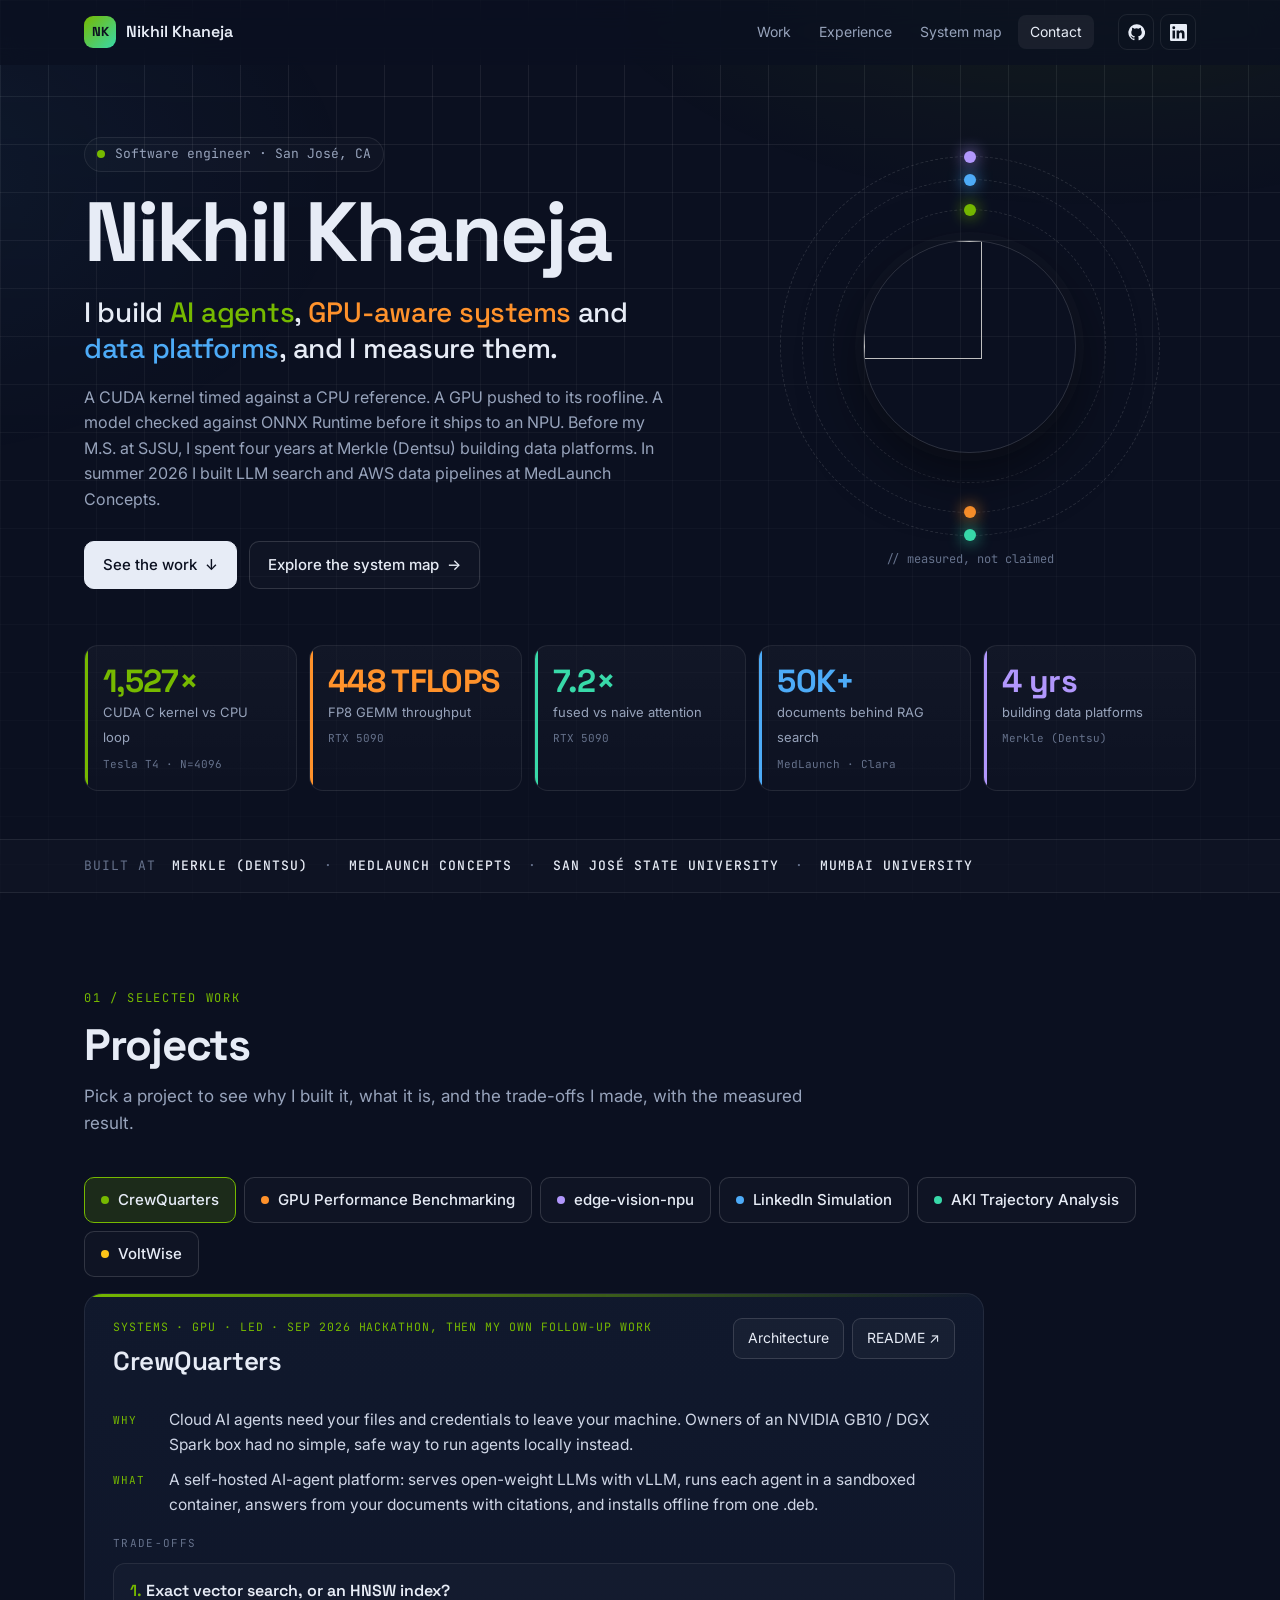
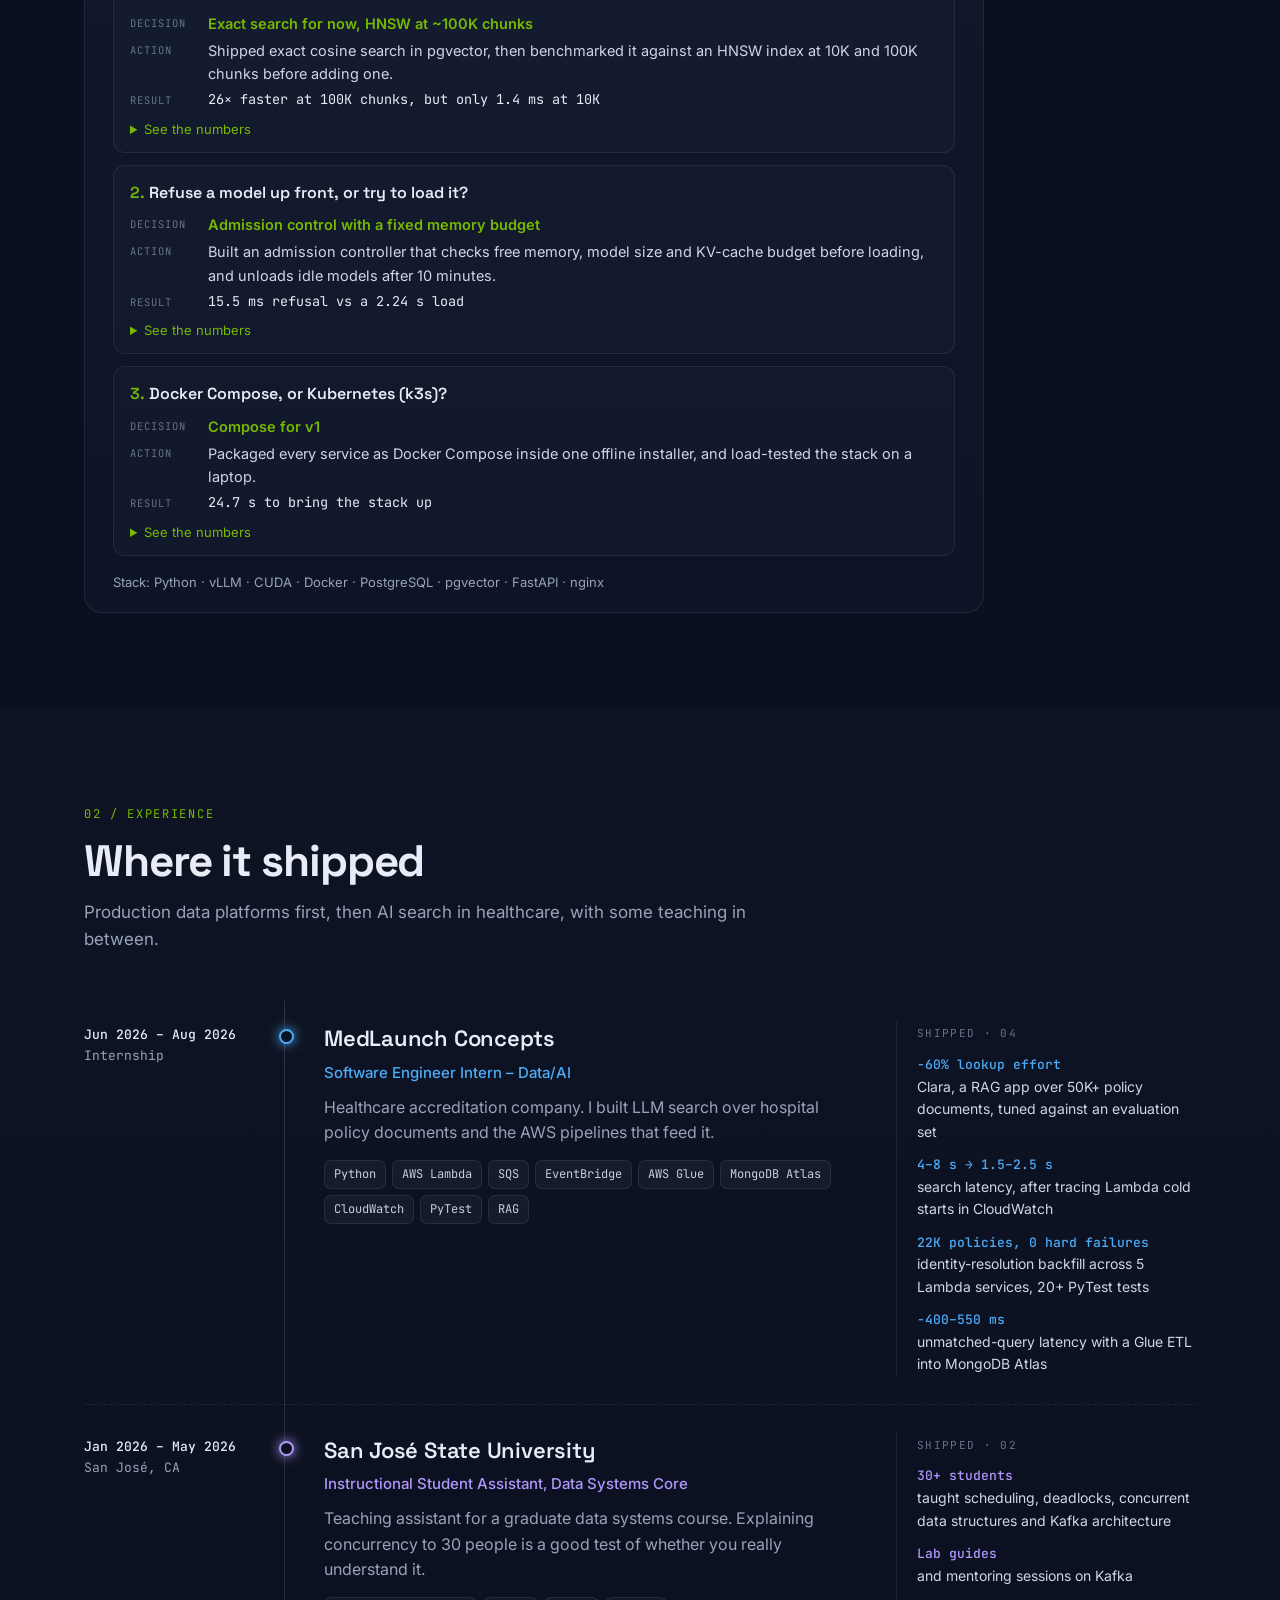
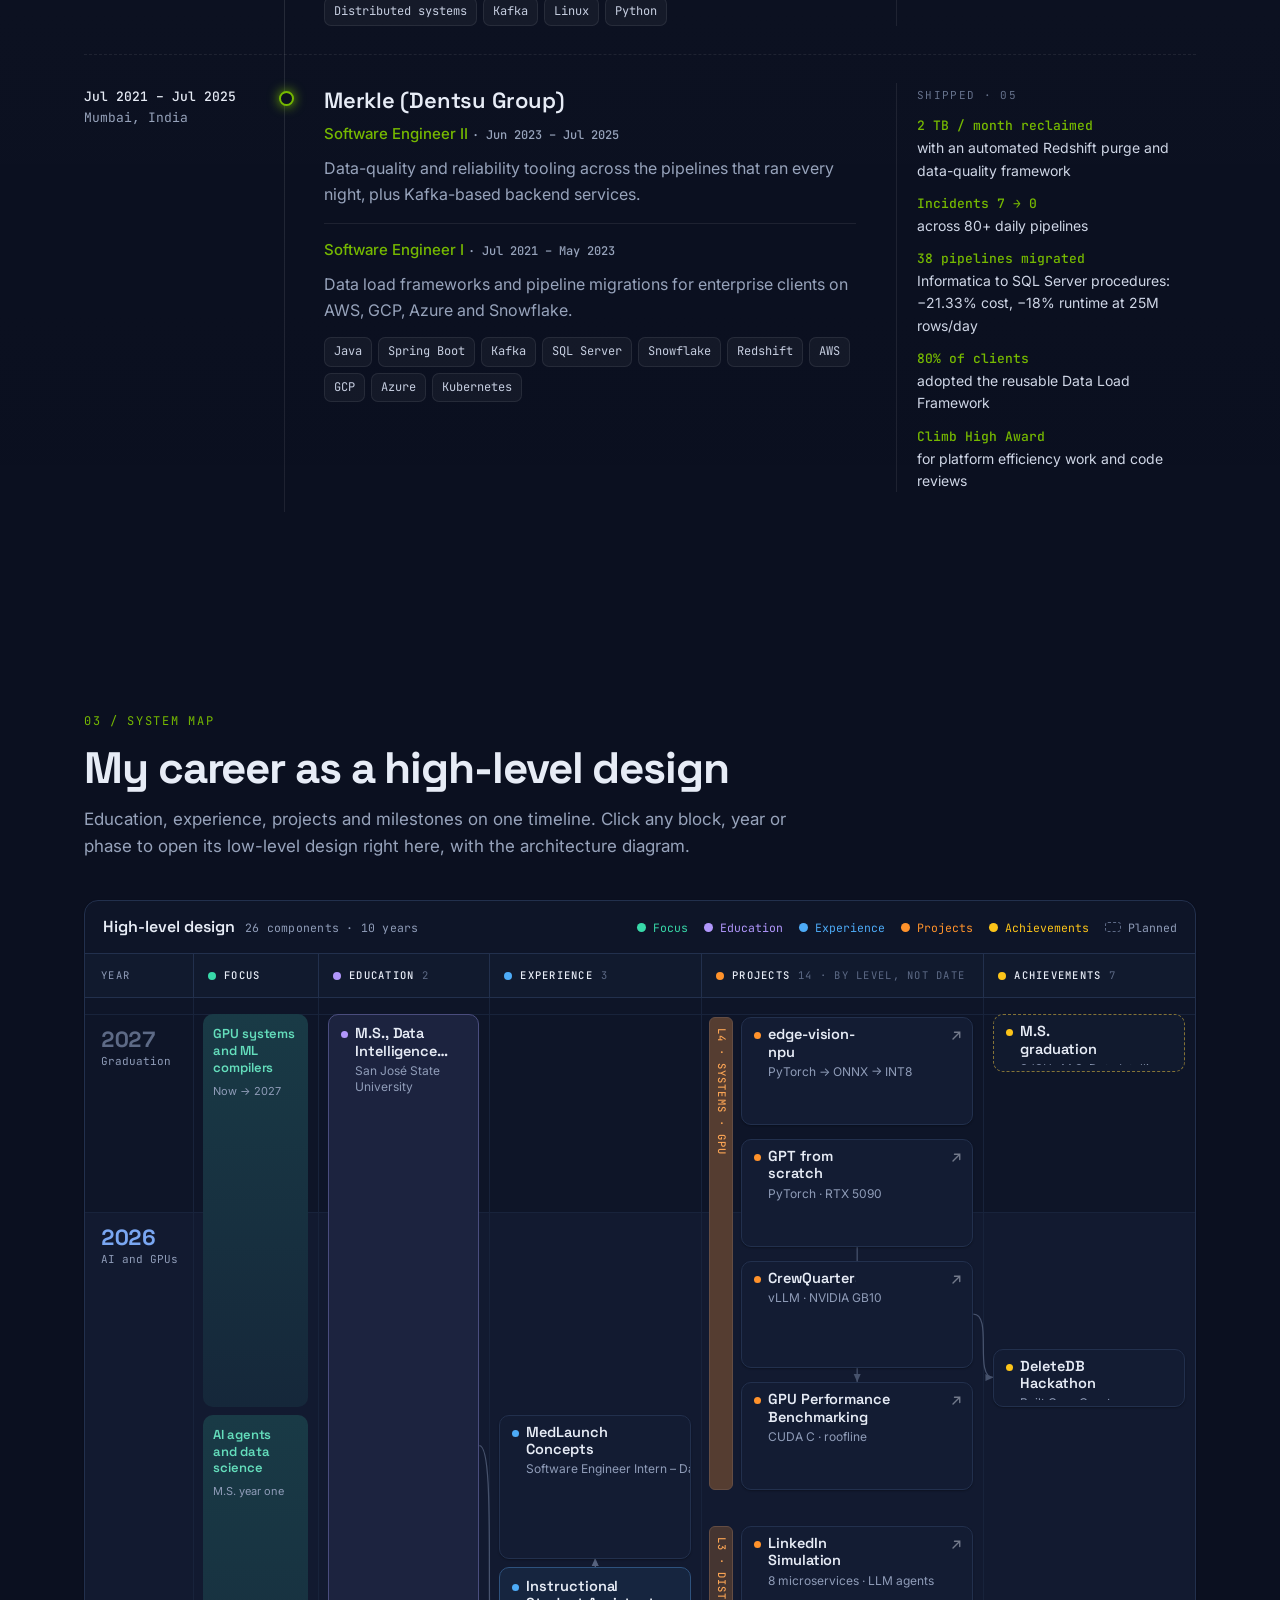
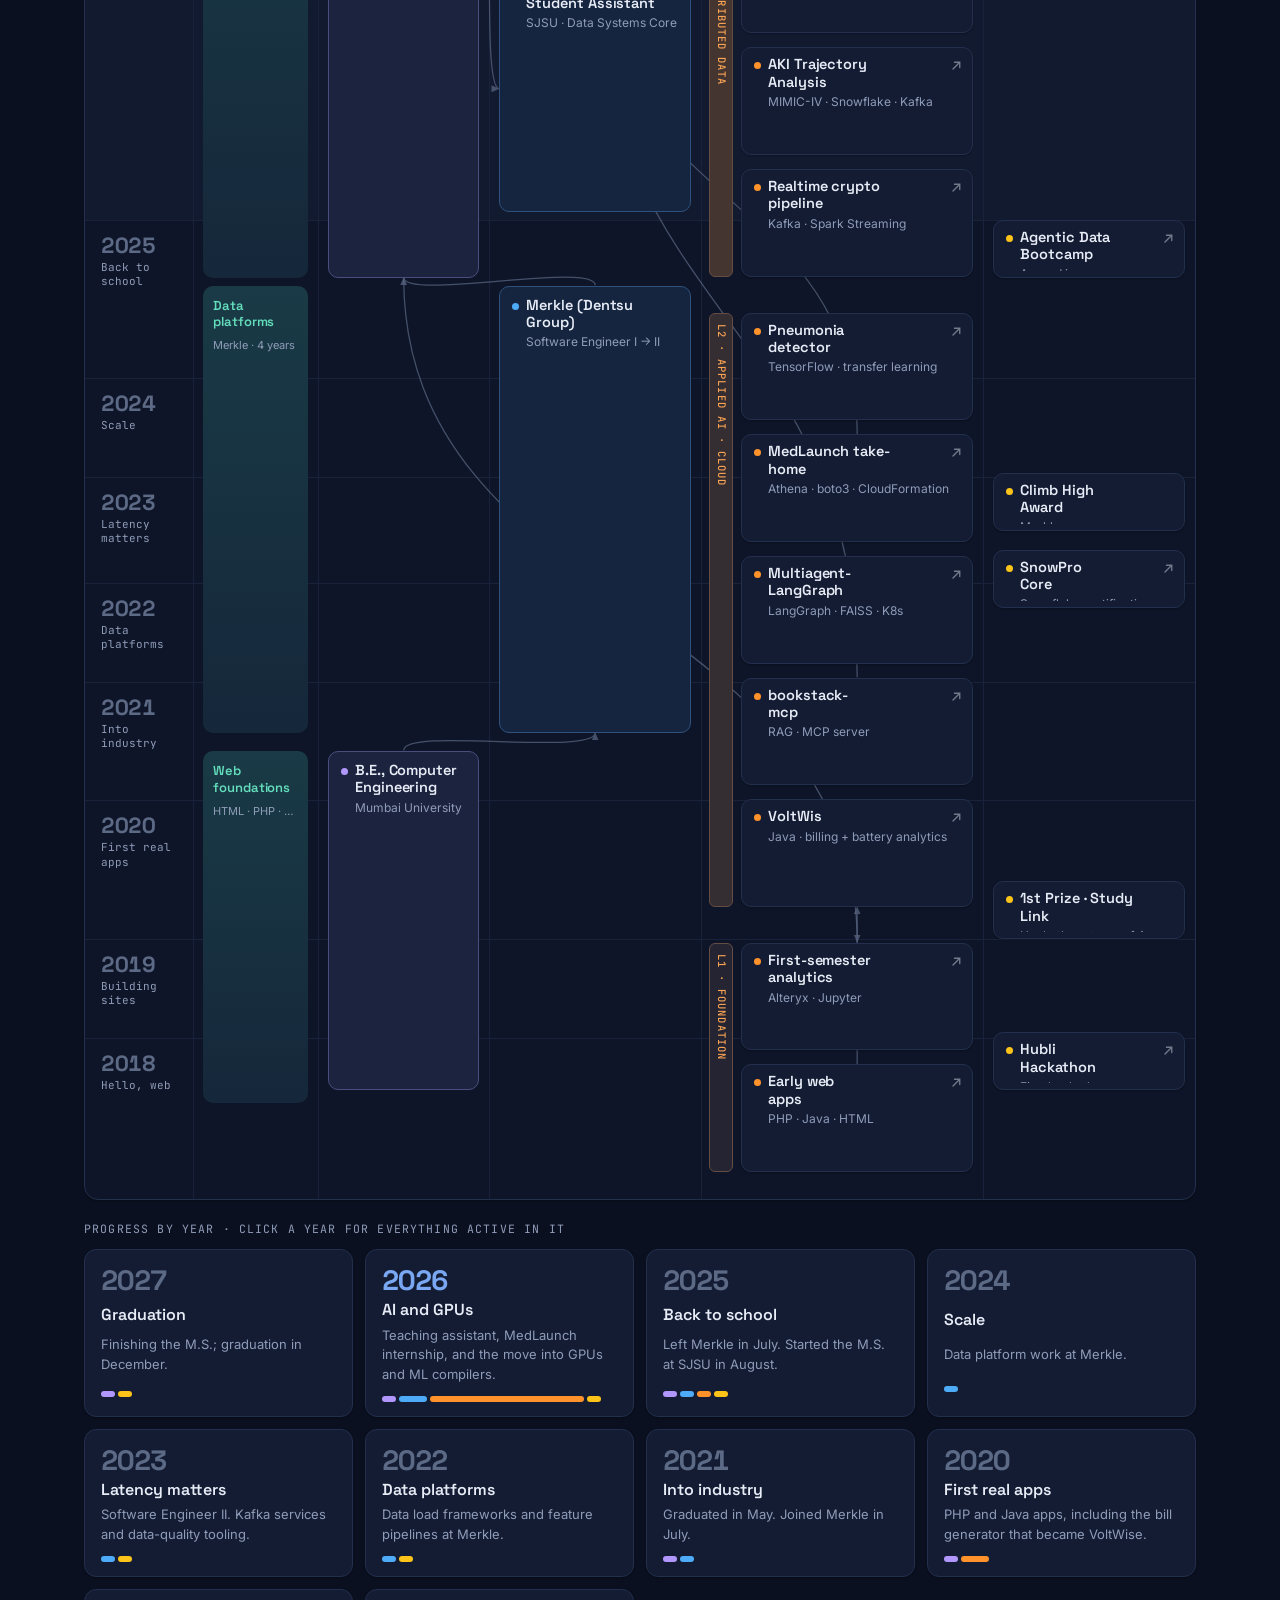
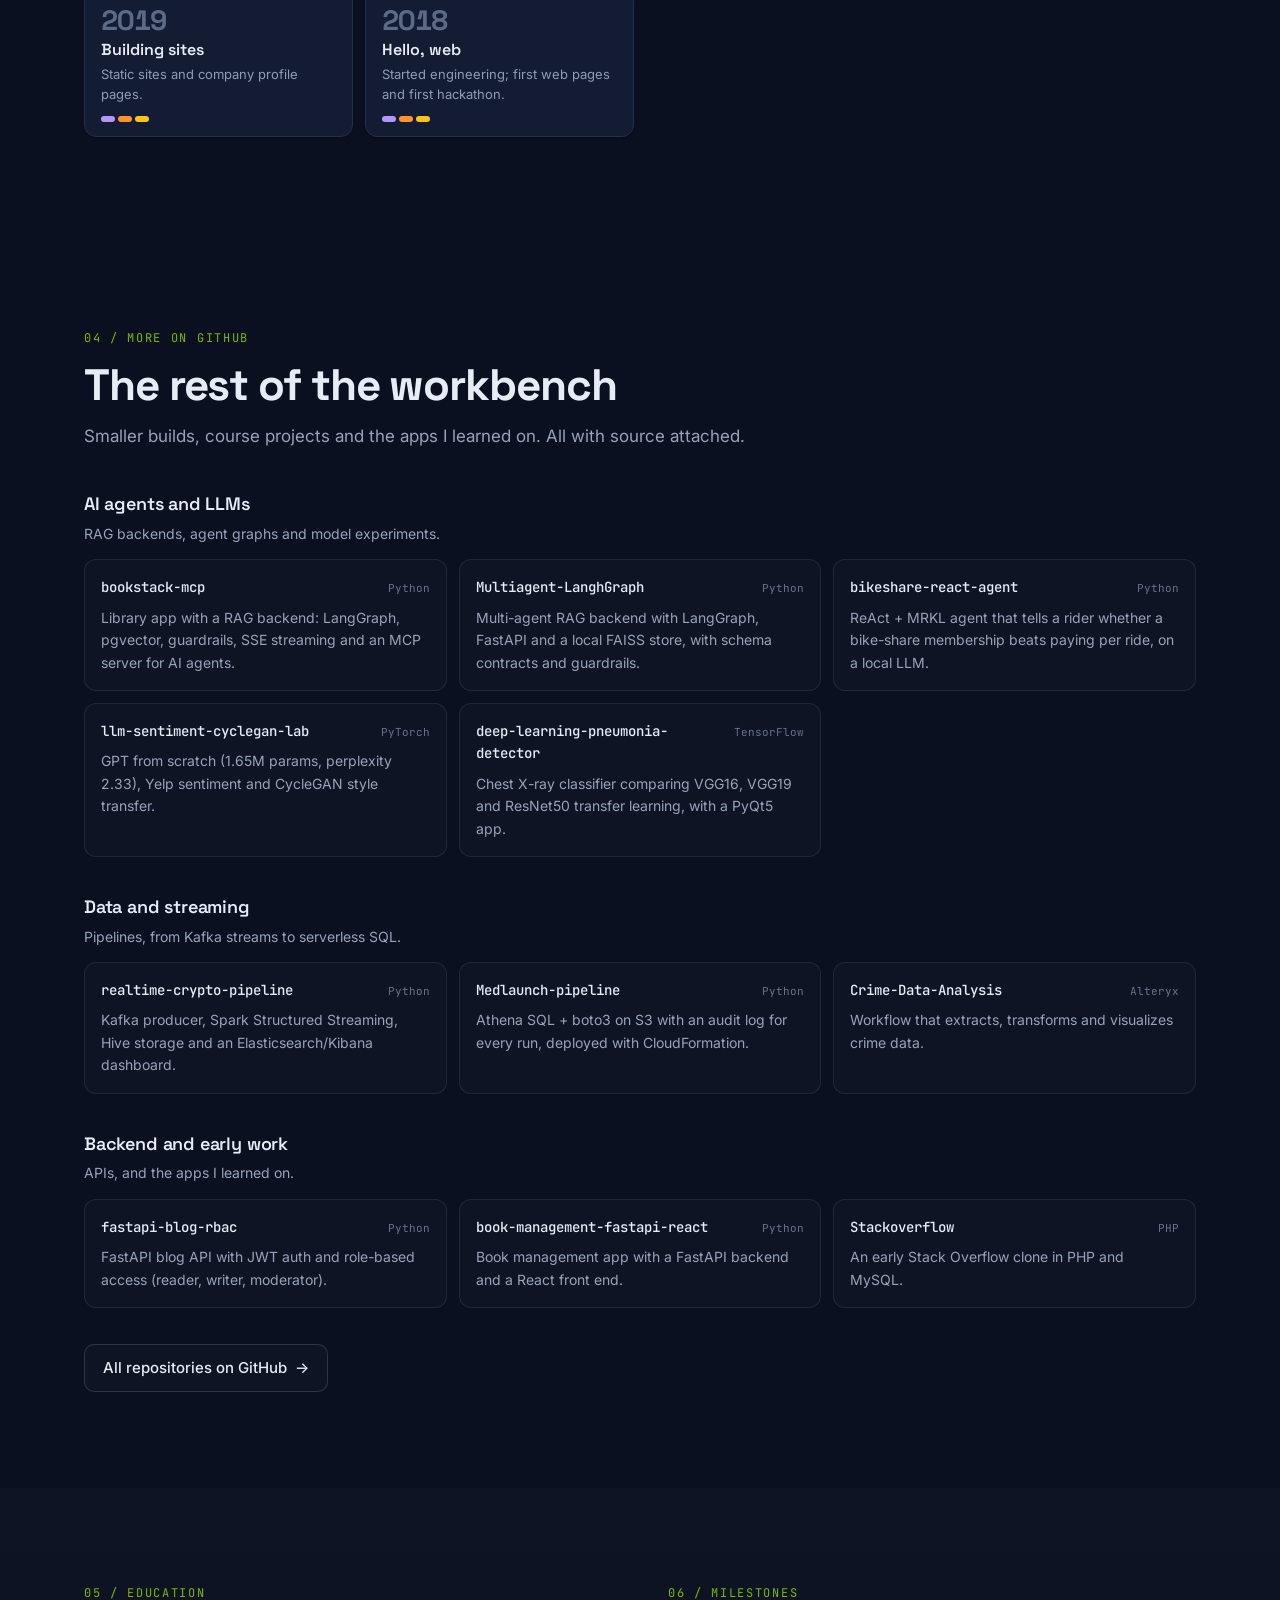
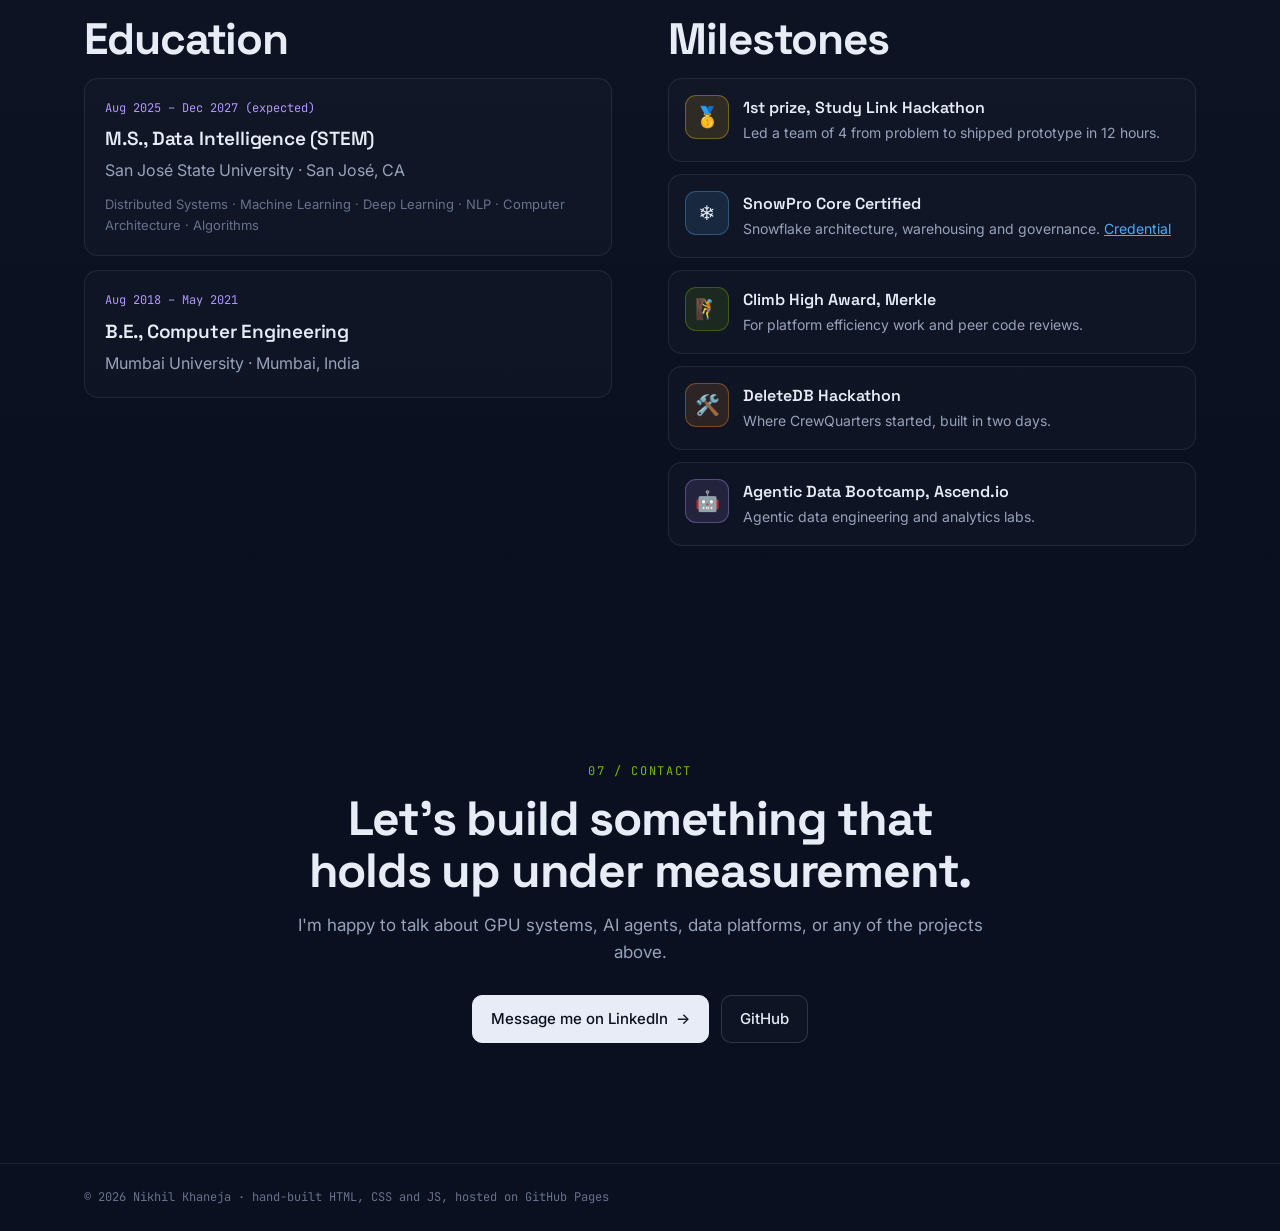
==== index.html @ 233f8bb7 "Portfolio site: projects with trade-offs, experience, embedded system map Co-Authored-By: Claude Opu" ====
<!doctype html>
<html lang="en">
<head>
<meta charset="utf-8">
<meta name="viewport" content="width=device-width, initial-scale=1, viewport-fit=cover">
<title>Nikhil Khaneja · Software Engineer</title>
<meta name="description" content="Nikhil Khaneja builds AI agents, GPU-aware systems and data platforms, and measures them. M.S. Data Intelligence at SJSU, four years at Merkle (Dentsu).">
<meta property="og:title" content="Nikhil Khaneja · Software Engineer">
<meta property="og:description" content="AI agents, GPU performance and data systems, with the measurements to back them.">
<meta property="og:image" content="https://github.com/Nikhil-Khaneja.png">
<meta name="theme-color" content="#0b1020">
<link rel="icon" href="data:image/svg+xml,%3Csvg xmlns='http://www.w3.org/2000/svg' viewBox='0 0 64 64'%3E%3Crect width='64' height='64' rx='14' fill='%230b1020'/%3E%3Ctext x='32' y='42' font-family='Arial' font-weight='700' font-size='28' text-anchor='middle' fill='%2376b900'%3ENK%3C/text%3E%3C/svg%3E">
<link rel="preconnect" href="https://fonts.googleapis.com">
<link rel="preconnect" href="https://fonts.gstatic.com" crossorigin>
<link rel="stylesheet" href="https://fonts.googleapis.com/css2?family=Space+Grotesk:wght@500;600;700&family=Inter:wght@400;500;600&family=JetBrains+Mono:wght@400;500&display=swap">
<link rel="stylesheet" href="styles.css">
<link rel="stylesheet" href="map.css">
</head>
<body>

<a class="skip" href="#main">Skip to content</a>

<header class="nav" id="nav">
  <div class="container nav-in">
    <a class="brand" href="#top"><span class="brand-mark">NK</span><span class="brand-name">Nikhil Khaneja</span></a>
    <nav aria-label="Sections">
      <a href="#work">Work</a>
      <a href="#experience">Experience</a>
      <a href="#map">System map</a>
      <a href="#contact">Contact</a>
    </nav>
    <div class="nav-icons">
      <a href="https://github.com/Nikhil-Khaneja" aria-label="GitHub" target="_blank" rel="noopener"><svg viewBox="0 0 24 24"><path d="M12 .5a11.5 11.5 0 0 0-3.64 22.41c.58.1.79-.25.79-.56v-2c-3.2.7-3.88-1.37-3.88-1.37-.52-1.33-1.28-1.69-1.28-1.69-1.05-.71.08-.7.08-.7 1.16.08 1.77 1.19 1.77 1.19 1.03 1.76 2.7 1.25 3.36.96.1-.75.4-1.25.73-1.54-2.56-.29-5.25-1.28-5.25-5.68 0-1.26.45-2.28 1.19-3.09-.12-.29-.52-1.46.11-3.05 0 0 .97-.31 3.17 1.18a11 11 0 0 1 5.77 0c2.2-1.49 3.17-1.18 3.17-1.18.63 1.59.23 2.76.11 3.05.74.81 1.19 1.83 1.19 3.09 0 4.41-2.69 5.38-5.26 5.67.41.36.78 1.06.78 2.14v3.17c0 .31.21.67.8.56A11.5 11.5 0 0 0 12 .5Z"/></svg></a>
      <a href="https://linkedin.com/in/khanejan" aria-label="LinkedIn" target="_blank" rel="noopener"><svg viewBox="0 0 24 24"><path d="M20.45 20.45h-3.56v-5.57c0-1.33-.03-3.04-1.85-3.04-1.86 0-2.14 1.45-2.14 2.94v5.67H9.34V9h3.42v1.56h.05c.48-.9 1.64-1.85 3.37-1.85 3.6 0 4.27 2.37 4.27 5.46v6.28ZM5.34 7.43a2.06 2.06 0 1 1 0-4.13 2.06 2.06 0 0 1 0 4.13ZM7.12 20.45H3.56V9h3.56v11.45ZM22.22 0H1.77C.79 0 0 .77 0 1.73v20.54C0 23.23.79 24 1.77 24h20.45c.98 0 1.78-.77 1.78-1.73V1.73C24 .77 23.2 0 22.22 0Z"/></svg></a>
    </div>
  </div>
</header>

<main id="main">

<!-- ============ HERO ============ -->
<section class="hero" id="top">
  <div class="container hero-in">
    <div class="hero-text">
      <p class="eyebrow reveal"><span class="live"></span>Software engineer · San José, CA</p>
      <h1 class="reveal">Nikhil Khaneja</h1>
      <p class="hero-claim reveal">I build <em class="c-gpu">AI agents</em>, <em class="c-orange">GPU-aware systems</em> and <em class="c-exp">data platforms</em>, and I measure them.</p>
      <p class="hero-body reveal">A CUDA kernel timed against a CPU reference. A GPU pushed to its roofline. A model checked against ONNX Runtime before it ships to an NPU. Before my M.S. at SJSU, I spent four years at Merkle (Dentsu) building data platforms. In summer 2026 I built LLM search and AWS data pipelines at MedLaunch Concepts.</p>
      <div class="cta reveal">
        <a class="btn primary" href="#work">See the work <span aria-hidden="true">↓</span></a>
        <a class="btn" href="#map">Explore the system map <span aria-hidden="true">→</span></a>
      </div>
    </div>
    <div class="hero-visual reveal" aria-hidden="true">
      <div class="orbit">
        <div class="ring r1"><i style="--c:var(--gpu)"></i></div>
        <div class="ring r2"><i style="--c:var(--exp)"></i><i class="b" style="--c:var(--orange)"></i></div>
        <div class="ring r3"><i style="--c:var(--edu)"></i><i class="b" style="--c:var(--teal)"></i></div>
        <img src="https://github.com/Nikhil-Khaneja.png?size=420" alt="" width="220" height="220">
      </div>
      <p class="tag mono">// measured, not claimed</p>
    </div>
  </div>
  <div class="container">
    <ul class="stats" id="stats"></ul>
  </div>
</section>

<div class="marquee" aria-label="Where I have worked and studied">
  <div class="container marquee-in mono">
    <span>Built at</span><b>Merkle (Dentsu)</b><i>·</i><b>MedLaunch Concepts</b><i>·</i><b>San José State University</b><i>·</i><b>Mumbai University</b>
  </div>
</div>

<!-- ============ WORK ============ -->
<section class="section" id="work">
  <div class="container">
    <header class="sec-head">
      <p class="kicker mono">01 / Selected work</p>
      <h2>Projects</h2>
      <p class="sec-sub">Pick a project to see why I built it, what it is, and the trade-offs I made, with the measured result.</p>
    </header>
    <div class="tabs" id="tabs"></div>
    <article class="case" id="case" aria-live="polite"></article>
  </div>
</section>

<!-- ============ EXPERIENCE ============ -->
<section class="section alt" id="experience">
  <div class="container">
    <header class="sec-head">
      <p class="kicker mono">02 / Experience</p>
      <h2>Where it shipped</h2>
      <p class="sec-sub">Production data platforms first, then AI search in healthcare, with some teaching in between.</p>
    </header>
    <ol class="timeline" id="timeline"></ol>
  </div>
</section>

<!-- ============ MAP ============ -->
<section class="section" id="map">
  <div class="container">
    <header class="sec-head">
      <p class="kicker mono">03 / System map</p>
      <h2>My career as a high-level design</h2>
      <p class="sec-sub">Education, experience, projects and milestones on one timeline. Click any block, year or phase to open its low-level design right here, with the architecture diagram.</p>
    </header>
    <div class="smap">
      <section class="sheet" id="smap-sheet" aria-label="High-level design timeline">
        <div class="sheet-head"><span class="t">High-level design<small id="count"></small></span>
          <div class="legend" aria-label="Legend">
            <span style="color:var(--arc)"><i class="dot"></i>Focus</span>
            <span style="color:var(--edu)"><i class="dot"></i>Education</span>
            <span style="color:var(--exp)"><i class="dot"></i>Experience</span>
            <span style="color:var(--proj)"><i class="dot"></i>Projects</span>
            <span style="color:var(--ach)"><i class="dot"></i>Achievements</span>
            <span><i class="sw"></i>Planned</span>
          </div></div>
        <div class="scroller" id="scroller"><div class="canvas" id="canvas"></div></div>
      </section>
      <section class="drawer" id="drawer" aria-live="polite" aria-labelledby="dtitle" hidden>
        <div class="dhead">
          <div class="meta" id="dmeta"></div>
          <h2 id="dtitle"></h2>
          <p class="role" id="drole"></p>
          <button type="button" class="close" id="dclose" aria-label="Close details">×</button>
        </div>
        <div class="dbody" id="dbody"></div>
      </section>
      <div>
        <p class="hint">Progress by year · click a year for everything active in it</p>
        <div class="strip" id="strip"></div>
      </div>
    </div>
  </div>
</section>

<!-- ============ MORE ============ -->
<section class="section" id="more">
  <div class="container">
    <header class="sec-head">
      <p class="kicker mono">04 / More on GitHub</p>
      <h2>The rest of the workbench</h2>
      <p class="sec-sub">Smaller builds, course projects and the apps I learned on. All with source attached.</p>
    </header>
    <div class="repo-groups" id="repos"></div>
    <a class="btn" href="https://github.com/Nikhil-Khaneja?tab=repositories" target="_blank" rel="noopener">All repositories on GitHub <span aria-hidden="true">→</span></a>
  </div>
</section>

<!-- ============ EDUCATION + MILESTONES ============ -->
<section class="section alt" id="education">
  <div class="container two-col">
    <div>
      <p class="kicker mono">05 / Education</p>
      <h2>Education</h2>
      <div class="edu">
        <div class="edu-item">
          <div class="edu-when mono">Aug 2025 – Dec 2027 (expected)</div>
          <h3>M.S., Data Intelligence (STEM)</h3>
          <p class="muted">San José State University · San José, CA</p>
          <p class="chips">Distributed Systems · Machine Learning · Deep Learning · NLP · Computer Architecture · Algorithms</p>
        </div>
        <div class="edu-item">
          <div class="edu-when mono">Aug 2018 – May 2021</div>
          <h3>B.E., Computer Engineering</h3>
          <p class="muted">Mumbai University · Mumbai, India</p>
        </div>
      </div>
    </div>
    <div>
      <p class="kicker mono">06 / Milestones</p>
      <h2>Milestones</h2>
      <ul class="milestones" id="milestones"></ul>
    </div>
  </div>
</section>

<!-- ============ CONTACT ============ -->
<section class="section contact" id="contact">
  <div class="container contact-in">
    <p class="kicker mono">07 / Contact</p>
    <h2>Let's build something that holds up under measurement.</h2>
    <p class="sec-sub">I'm happy to talk about GPU systems, AI agents, data platforms, or any of the projects above.</p>
    <div class="cta">
      <a class="btn primary" href="https://linkedin.com/in/khanejan" target="_blank" rel="noopener">Message me on LinkedIn <span aria-hidden="true">→</span></a>
      <a class="btn" href="https://github.com/Nikhil-Khaneja" target="_blank" rel="noopener">GitHub</a>
    </div>
  </div>
</section>

</main>

<footer class="footer">
  <div class="container mono">© <span id="year"></span> Nikhil Khaneja · hand-built HTML, CSS and JS, hosted on GitHub Pages</div>
</footer>

<script src="app.js" defer></script>
<script src="map.js" defer></script>
</body>
</html>
---- styles.css ----
:root{
  --bg:#0b1020; --bg2:#0e1528; --surface:#111a2e; --surface2:#16213a;
  --line:rgba(255,255,255,.08); --line2:rgba(255,255,255,.14);
  --fg:#e7ecf6; --muted:#97a3bb; --faint:#66728c;
  --gpu:#76b900; --orange:#ff922b; --edu:#b197fc; --exp:#4dabf7; --teal:#38d9a9; --ach:#fcc419; --proj:#51cf66;
  --display:"Space Grotesk",Inter,system-ui,sans-serif;
  --body:Inter,system-ui,-apple-system,"Segoe UI",sans-serif;
  --mono:"JetBrains Mono",ui-monospace,Menlo,Consolas,monospace;
  --r:14px;
  color-scheme:dark;
}
*{box-sizing:border-box}
html{scroll-behavior:smooth;scroll-padding-top:72px}
body{margin:0;background:var(--bg);color:var(--fg);font-family:var(--body);font-size:16px;line-height:1.6;-webkit-font-smoothing:antialiased;overflow-x:hidden}
body::before{content:"";position:fixed;inset:0;pointer-events:none;z-index:-1;
  background:
    radial-gradient(900px 500px at 85% -10%,rgba(118,185,0,.10),transparent 60%),
    radial-gradient(800px 500px at -10% 20%,rgba(77,171,247,.08),transparent 60%),
    linear-gradient(var(--line) 1px,transparent 1px) 0 0/48px 48px,
    linear-gradient(90deg,var(--line) 1px,transparent 1px) 0 0/48px 48px;
  mask-image:linear-gradient(#000,rgba(0,0,0,.35) 60%,rgba(0,0,0,.15))}
a{color:inherit}
img{max-width:100%;display:block}
.mono{font-family:var(--mono)}
.muted{color:var(--muted)}
.container{width:100%;max-width:1160px;margin:0 auto;padding:0 24px}
.skip{position:absolute;left:-999px;top:8px;background:var(--fg);color:var(--bg);padding:8px 12px;border-radius:8px;z-index:100}
.skip:focus{left:8px}
:focus-visible{outline:2px solid var(--gpu);outline-offset:3px;border-radius:6px}

.c-gpu{color:var(--gpu)} .c-orange{color:var(--orange)} .c-exp{color:var(--exp)}
em{font-style:normal}

/* ---------- nav ---------- */
.nav{position:sticky;top:0;z-index:50;backdrop-filter:blur(14px);-webkit-backdrop-filter:blur(14px);background:rgba(11,16,32,.72);border-bottom:1px solid transparent;transition:border-color .2s}
.nav.scrolled{border-bottom-color:var(--line)}
.nav-in{display:flex;align-items:center;gap:24px;height:64px}
.brand{display:flex;align-items:center;gap:10px;text-decoration:none;font-family:var(--display);font-weight:600}
.brand-mark{display:grid;place-items:center;width:32px;height:32px;border-radius:9px;background:linear-gradient(135deg,var(--gpu),var(--teal));color:#0b1020;font-size:13px;font-weight:700}
.nav nav{display:flex;gap:4px;margin-left:auto}
.nav nav a{text-decoration:none;color:var(--muted);font-size:14px;padding:6px 12px;border-radius:8px;transition:color .15s,background .15s}
.nav nav a:hover,.nav nav a.active{color:var(--fg);background:rgba(255,255,255,.06)}
.nav-icons{display:flex;gap:6px}
.nav-icons a{display:grid;place-items:center;width:36px;height:36px;border-radius:9px;border:1px solid var(--line);transition:border-color .15s}
.nav-icons a:hover{border-color:var(--line2)}
.nav-icons svg{width:17px;height:17px;fill:var(--fg)}

/* ---------- hero ---------- */
.hero{padding:72px 0 48px}
.hero-in{display:grid;grid-template-columns:1.35fr 1fr;gap:48px;align-items:center}
.eyebrow{display:inline-flex;align-items:center;gap:10px;font-family:var(--mono);font-size:13px;color:var(--muted);margin:0 0 18px;padding:6px 12px;border:1px solid var(--line);border-radius:99px;background:rgba(255,255,255,.02)}
.live{width:8px;height:8px;border-radius:50%;background:var(--gpu);box-shadow:0 0 0 0 rgba(118,185,0,.6);animation:ping 2s infinite}
@keyframes ping{70%{box-shadow:0 0 0 9px rgba(118,185,0,0)}100%{box-shadow:0 0 0 0 rgba(118,185,0,0)}}
h1{font-family:var(--display);font-size:clamp(44px,7vw,84px);line-height:1;letter-spacing:-.035em;margin:0 0 20px;font-weight:700}
.hero-claim{font-family:var(--display);font-size:clamp(21px,2.4vw,28px);line-height:1.3;margin:0 0 18px;font-weight:500;letter-spacing:-.01em}
.hero-body{color:var(--muted);max-width:58ch;margin:0 0 28px}
.cta{display:flex;flex-wrap:wrap;gap:12px}
.btn{display:inline-flex;align-items:center;gap:8px;padding:11px 18px;border-radius:10px;border:1px solid var(--line2);text-decoration:none;font-weight:500;font-size:15px;transition:transform .15s,border-color .15s,background .15s;background:rgba(255,255,255,.02)}
.btn:hover{border-color:rgba(255,255,255,.3);transform:translateY(-1px)}
.btn.primary{background:var(--fg);color:var(--bg);border-color:var(--fg)}
.btn.primary:hover{background:#fff}

.hero-visual{display:grid;justify-items:center;gap:14px}
.orbit{position:relative;width:min(380px,80vw);aspect-ratio:1;display:grid;place-items:center}
.orbit img{width:56%;height:56%;object-fit:cover;border-radius:50%;border:1px solid var(--line2);box-shadow:0 20px 60px rgba(0,0,0,.5),0 0 0 8px rgba(255,255,255,.02);position:relative;z-index:2}
.ring{position:absolute;inset:0;border-radius:50%;border:1px dashed rgba(255,255,255,.12);animation:spin 40s linear infinite}
.ring.r1{inset:14%;animation-duration:22s}
.ring.r2{inset:6%;animation-duration:34s;animation-direction:reverse}
.ring.r3{inset:0;animation-duration:50s}
.ring i{position:absolute;top:-6px;left:calc(50% - 6px);width:12px;height:12px;border-radius:50%;background:var(--c);box-shadow:0 0 16px var(--c)}
.ring i.b{top:auto;bottom:-6px}
@keyframes spin{to{transform:rotate(360deg)}}
.tag{font-size:12px;color:var(--faint);margin:0}

.stats{list-style:none;padding:0;margin:56px 0 0;display:grid;grid-template-columns:repeat(5,1fr);gap:12px}
.stat{padding:18px 18px 16px;border:1px solid var(--line);border-radius:var(--r);background:linear-gradient(180deg,rgba(255,255,255,.03),rgba(255,255,255,.01));position:relative;overflow:hidden}
.stat::before{content:"";position:absolute;left:0;top:0;bottom:0;width:3px;background:var(--c)}
.stat b{display:block;font-family:var(--display);font-size:clamp(24px,2.6vw,32px);color:var(--c);letter-spacing:-.02em;line-height:1.1}
.stat span{font-size:13px;color:var(--muted)}
.stat small{display:block;font-family:var(--mono);font-size:11px;color:var(--faint);margin-top:6px}

.marquee{border-top:1px solid var(--line);border-bottom:1px solid var(--line);background:rgba(255,255,255,.015)}
.marquee-in{display:flex;flex-wrap:wrap;align-items:center;gap:10px 16px;padding:16px 24px;font-size:13px;color:var(--muted);text-transform:uppercase;letter-spacing:.08em}
.marquee-in span{color:var(--faint)}
.marquee-in b{font-weight:500;color:var(--fg)}
.marquee-in i{font-style:normal;color:var(--faint)}

/* ---------- sections ---------- */
.section{padding:96px 0}
.section.alt{background:linear-gradient(180deg,rgba(255,255,255,.018),rgba(255,255,255,0))}
.sec-head{max-width:720px;margin-bottom:40px}
.kicker{font-size:12px;letter-spacing:.14em;text-transform:uppercase;color:var(--gpu);margin:0 0 12px}
h2{font-family:var(--display);font-size:clamp(30px,4vw,44px);line-height:1.1;letter-spacing:-.025em;margin:0 0 14px;font-weight:700}
h3{font-family:var(--display);font-weight:600;letter-spacing:-.01em;margin:0}
.sec-sub{color:var(--muted);margin:0;font-size:17px}

/* ---------- work tabs + case study ---------- */
.tabs{display:grid;grid-template-columns:repeat(3,1fr);gap:12px;margin-bottom:20px}
.tab{display:flex;flex-direction:column;gap:8px;padding:20px;border:1px solid var(--line);border-radius:14px;background:rgba(255,255,255,.02);position:relative;overflow:hidden;transition:border-color .15s,background .15s}
.tab::before{content:"";position:absolute;left:0;right:0;top:0;height:3px;background:var(--c);opacity:.7}
.tab:hover{border-color:var(--line2)}
.tab.on{border-color:color-mix(in srgb,var(--c) 55%,transparent);background:color-mix(in srgb,var(--c) 6%,transparent)}
.tab .k{font-family:var(--mono);font-size:11px;letter-spacing:.1em;text-transform:uppercase;color:var(--c)}
.tab .t{font-size:20px;margin:0 0 2px}
.tw{margin:0;font-size:14px;color:#cfd6e6;line-height:1.55}
.tw b,.tw-h b{display:block;font-family:var(--mono);font-size:10.5px;font-weight:500;letter-spacing:.12em;text-transform:uppercase;color:var(--faint);margin-bottom:2px}
.tw-h{margin:6px 0 0}
.tab-to{list-style:none;counter-reset:t;padding:0;margin:0;display:grid;gap:10px;flex:1;align-content:start}
.tab-to li{counter-increment:t;position:relative;padding-left:26px;display:grid;gap:2px}
.tab-to li::before{content:counter(t);position:absolute;left:0;top:1px;width:18px;height:18px;border-radius:5px;display:grid;place-items:center;font-family:var(--mono);font-size:11px;color:var(--c);border:1px solid color-mix(in srgb,var(--c) 45%,transparent)}
.tab-to .d{font-size:14px;color:var(--fg);font-weight:500}
.tab-to .r{font-family:var(--mono);font-size:12.5px;color:var(--c)}
.tab-actions{display:flex;gap:10px;align-items:center;margin-top:10px;padding-top:14px;border-top:1px solid var(--line)}
.tab-open{font:inherit;font-size:14px;font-weight:500;cursor:pointer;color:var(--bg);background:var(--c);border:0;border-radius:9px;padding:9px 14px}
.tab-open:hover{filter:brightness(1.1)}
.tab-open:focus-visible{outline:2px solid var(--fg);outline-offset:2px}
.tab-readme{margin-left:auto;font-size:14px;color:var(--muted);text-decoration:none;padding:9px 4px}
.tab-readme:hover{color:var(--fg)}
.case{border:1px solid var(--line);border-radius:18px;background:linear-gradient(180deg,rgba(17,26,46,.9),rgba(14,21,40,.9));overflow:hidden;position:relative}
.case::before{content:"";position:absolute;inset:0 0 auto 0;height:3px;background:linear-gradient(90deg,var(--c),transparent)}
.case-top{display:grid;grid-template-columns:1.2fr 1fr;gap:32px;padding:32px 32px 8px}
.case-meta{display:flex;flex-wrap:wrap;align-items:center;gap:10px;margin-bottom:12px}
.pill{font-family:var(--mono);font-size:11px;letter-spacing:.08em;text-transform:uppercase;padding:4px 10px;border-radius:99px;border:1px solid color-mix(in srgb,var(--c) 50%,transparent);color:var(--c)}
.pill.plain{border-color:var(--line2);color:var(--muted)}
.case h3{font-size:clamp(26px,3vw,34px);margin-bottom:10px}
.case .lede{color:var(--muted);margin:0 0 18px}
.metrics{display:grid;grid-template-columns:repeat(2,1fr);gap:10px;align-content:start}
.metric{padding:14px 16px;border-radius:12px;background:rgba(255,255,255,.03);border:1px solid var(--line)}
.metric b{display:block;font-family:var(--display);font-size:24px;color:var(--c);line-height:1.15;letter-spacing:-.01em}
.metric span{font-size:13px;color:var(--muted)}
.case-body{padding:8px 32px 28px;min-width:0}
.case-top > *,.job > *,.dec > *,.two-col > *{min-width:0}
.case h4{font-family:var(--mono);font-size:12px;letter-spacing:.12em;text-transform:uppercase;color:var(--faint);font-weight:500;margin:20px 0 12px}
.steps{list-style:none;counter-reset:s;padding:0;margin:0;display:grid;grid-template-columns:1fr 1fr;gap:14px 32px}
.steps li{counter-increment:s;position:relative;padding-left:40px;color:#cfd6e6;font-size:15px}
.steps li::before{content:counter(s,decimal-leading-zero);position:absolute;left:0;top:1px;font-family:var(--mono);font-size:12px;color:var(--c);border:1px solid color-mix(in srgb,var(--c) 45%,transparent);border-radius:6px;padding:1px 5px}
.diagram{border:1px solid var(--line);border-radius:12px;background:rgba(0,0,0,.18);padding:20px;min-height:200px;display:grid;place-items:center;overflow-x:auto}
.diagram svg{max-width:100%;height:auto;min-width:560px}
.why{display:inline-flex;gap:6px;margin-top:22px;color:var(--c);text-decoration:none;font-weight:500}
.why:hover{text-decoration:underline}
.dec:target{background:color-mix(in srgb,var(--c) 6%,transparent)}
.diagram .loading{font-family:var(--mono);font-size:12px;color:var(--faint)}
.stack{display:flex;flex-wrap:wrap;gap:6px}
.stack span{font-family:var(--mono);font-size:12px;padding:4px 9px;border-radius:7px;background:rgba(255,255,255,.04);border:1px solid var(--line);color:#c6cee0}
.x-decision-box{margin-top:6px;padding:16px 18px;border-radius:12px;border:1px solid color-mix(in srgb,var(--c) 30%,transparent);background:color-mix(in srgb,var(--c) 5%,transparent)}
.x-decision-box p{margin:0 0 6px;font-size:15px}
.x-decision-box p:last-child{margin:0}
.x-decision-box .lbl{font-family:var(--mono);font-size:11px;letter-spacing:.1em;text-transform:uppercase;color:var(--c);margin-right:8px}
.x-decision-box .cost{color:var(--ach)}
.case-foot{display:flex;flex-wrap:wrap;justify-content:space-between;align-items:center;gap:12px;padding:18px 32px;border-top:1px solid var(--line);background:rgba(0,0,0,.12)}
.case-foot a{color:var(--c);font-weight:500;text-decoration:none}
.case-foot a:hover{text-decoration:underline}
.case-anim{animation:fadeup .35s ease both}
@keyframes fadeup{from{opacity:0;transform:translateY(8px)}}

/* ---------- timeline ---------- */
.timeline{list-style:none;padding:0;margin:0;position:relative}
.timeline::before{content:"";position:absolute;left:200px;top:8px;bottom:8px;width:1px;background:linear-gradient(var(--line2),var(--line))}
.job{display:grid;grid-template-columns:200px 1fr 300px;gap:0 40px;padding:28px 0;position:relative}
.job + .job{border-top:1px dashed var(--line)}
.job::before{content:"";position:absolute;left:195px;top:36px;width:11px;height:11px;border-radius:50%;background:var(--bg);border:2px solid var(--c);box-shadow:0 0 12px var(--c)}
.job-when{font-family:var(--mono);font-size:13px;color:var(--muted);padding-top:4px}
.job-when b{display:block;color:var(--fg);font-weight:500}
.job-main h3{font-size:22px}
.job-main .role{color:var(--c);font-size:15px;margin:4px 0 10px;font-weight:500}
.job-main p{color:var(--muted);margin:0 0 14px}
.sub-role{margin-top:16px;padding-top:14px;border-top:1px solid var(--line)}
.sub-role .role{margin-top:0}
.shipped{border-left:1px solid var(--line);padding-left:20px}
.shipped .lbl{font-family:var(--mono);font-size:11px;letter-spacing:.12em;text-transform:uppercase;color:var(--faint);margin:4px 0 12px}
.shipped ul{list-style:none;padding:0;margin:0;display:grid;gap:12px}
.shipped li{font-size:14px;color:#cfd6e6}
.shipped li b{display:block;font-family:var(--mono);font-weight:500;color:var(--c);font-size:13px}

/* ---------- map ---------- */
.map-cta{position:absolute;right:16px;bottom:16px;padding:10px 16px;border-radius:10px;background:var(--fg);color:var(--bg);font-weight:500;font-size:14px;box-shadow:0 10px 30px rgba(0,0,0,.4)}

/* ---------- decisions ---------- */
.decisions{display:grid;gap:0;border-top:1px solid var(--line)}
.dec{display:grid;grid-template-columns:260px 1fr;gap:32px;padding:26px 0;border-bottom:1px solid var(--line)}
.dec .idx{font-family:var(--mono);font-size:12px;color:var(--c);letter-spacing:.1em;text-transform:uppercase}
.dec h3{font-size:19px;margin:6px 0 4px}
.dec .over{font-family:var(--mono);font-size:12px;color:var(--faint)}
.dec .over s{color:var(--muted)}
.dec p{margin:0 0 10px;color:#cfd6e6}
.dec .cost{display:flex;gap:10px;color:var(--muted);font-size:15px;margin:0}
.dec .cost b{font-family:var(--mono);font-size:11px;letter-spacing:.1em;color:var(--ach);padding-top:3px;font-weight:500}

/* ---------- repos ---------- */
.repo-groups{display:grid;gap:36px;margin-bottom:36px}
.repo-group h3{font-size:18px;margin-bottom:4px}
.repo-group > p{color:var(--muted);margin:0 0 14px;font-size:14px}
.repo-grid{display:grid;grid-template-columns:repeat(3,1fr);gap:12px}
.repo{display:flex;flex-direction:column;gap:8px;padding:16px;border-radius:12px;border:1px solid var(--line);background:rgba(255,255,255,.02);text-decoration:none;transition:border-color .15s,transform .15s}
.repo:hover{border-color:var(--line2);transform:translateY(-2px)}
.repo .top{display:flex;justify-content:space-between;gap:8px;align-items:baseline}
.repo b{font-family:var(--mono);font-size:14px;font-weight:500;word-break:break-word}
.repo .lang{font-family:var(--mono);font-size:11px;color:var(--faint);white-space:nowrap}
.repo p{margin:0;font-size:14px;color:var(--muted)}

/* ---------- education / milestones ---------- */
.two-col{display:grid;grid-template-columns:1fr 1fr;gap:56px}
.edu{display:grid;gap:14px;margin-top:8px}
.edu-item{padding:20px;border:1px solid var(--line);border-radius:var(--r);background:rgba(255,255,255,.02)}
.edu-when{font-size:12px;color:var(--edu);margin-bottom:6px}
.edu-item h3{font-size:19px}
.edu-item p{margin:4px 0 0}
.chips{font-size:13px;color:var(--faint);margin-top:10px!important}
.milestones{list-style:none;padding:0;margin:8px 0 0;display:grid;gap:12px}
.ms{display:grid;grid-template-columns:44px 1fr;gap:14px;align-items:start;padding:16px;border:1px solid var(--line);border-radius:var(--r);background:rgba(255,255,255,.02)}
.ms .ic{display:grid;place-items:center;width:44px;height:44px;border-radius:11px;background:color-mix(in srgb,var(--c) 12%,transparent);border:1px solid color-mix(in srgb,var(--c) 35%,transparent);font-size:20px}
.ms b{font-family:var(--display);font-weight:600;font-size:16px}
.ms p{margin:2px 0 0;color:var(--muted);font-size:14px}
.ms a{color:var(--c)}

/* ---------- contact ---------- */
.contact{text-align:center;padding:120px 0}
.contact-in{max-width:760px}
.contact h2{font-size:clamp(30px,4.4vw,48px)}
.contact .sec-sub{margin-bottom:28px}
.contact .cta{justify-content:center}
.footer{border-top:1px solid var(--line);padding:24px 0;font-size:12px;color:var(--faint)}

/* ---------- reveal ---------- */
.reveal{animation:fadeup .7s ease both}
.hero-text .reveal:nth-child(2){animation-delay:.06s}
.hero-text .reveal:nth-child(3){animation-delay:.12s}
.hero-text .reveal:nth-child(4){animation-delay:.18s}
.hero-text .reveal:nth-child(5){animation-delay:.24s}
.js .fade{opacity:0;transform:translateY(14px);transition:opacity .6s ease,transform .6s ease}
.js .fade.in{opacity:1;transform:none}

/* ---------- responsive ---------- */
@media (max-width:1020px){
  .tabs{grid-template-columns:repeat(2,1fr)}
  .stats{grid-template-columns:repeat(3,1fr)}
  .job{grid-template-columns:160px 1fr;}
  .timeline::before{left:160px}.job::before{left:155px}
  .shipped{grid-column:2;border-left:0;padding-left:0;margin-top:8px}
  .repo-grid{grid-template-columns:repeat(2,1fr)}
}
@media (max-width:820px){
  .nav nav{display:none}
  .nav-icons{margin-left:auto}
  .hero{padding-top:40px}
  .hero-in{grid-template-columns:1fr;gap:32px}
  .hero-visual{order:-1}
  .orbit{width:min(260px,70vw)}
  .case-top{grid-template-columns:1fr;gap:20px;padding-left:20px;padding-right:20px}
  .case-body{padding-left:20px;padding-right:20px}
  .steps{grid-template-columns:1fr}
  .case-foot{padding-left:20px;padding-right:20px}
  .dec{grid-template-columns:1fr;gap:10px}
  .two-col{grid-template-columns:1fr;gap:48px}
  .section{padding:72px 0}
}
@media (max-width:640px){
  .container{padding:0 16px}
  .marquee-in{padding:14px 16px}
  .tabs{grid-template-columns:1fr}
  .stats{grid-template-columns:repeat(2,1fr)}
  .stats li:last-child{grid-column:span 2}
  .metrics{grid-template-columns:1fr 1fr}
  .timeline::before{left:5px}
  .job{grid-template-columns:1fr;padding-left:28px}
  .job::before{left:0}
  .job-when{margin-bottom:8px}
  .shipped{grid-column:1}
  .repo-grid{grid-template-columns:1fr}
  .map-cta{position:static;display:block;text-align:center;border-radius:0}
}
@media (prefers-reduced-motion:reduce){
  *,*::before,*::after{animation:none!important;transition:none!important}
  html{scroll-behavior:auto}
  .js .fade{opacity:1;transform:none}
}

/* ---------- trade-offs ---------- */
.h4-note{font-family:var(--body);text-transform:none;letter-spacing:0;color:var(--faint);font-size:12px;margin-left:8px}
.tos{display:grid;gap:16px}
.to{border:1px solid var(--line);border-radius:14px;padding:20px;background:rgba(255,255,255,.02)}
.to-head{display:flex;gap:14px;align-items:flex-start;margin-bottom:10px}
.to-n{flex:none;font-size:12px;color:var(--c);border:1px solid color-mix(in srgb,var(--c) 45%,transparent);border-radius:7px;padding:3px 7px;margin-top:2px}
.to h5{font-family:var(--display);font-size:18px;font-weight:600;margin:0 0 4px;letter-spacing:-.01em}
.to-pick{margin:0;font-size:14px;color:var(--muted)}
.to-pick b{color:var(--c);font-weight:500}
.cmp{display:grid;gap:6px;margin-bottom:14px}
.cmp-row{display:grid;grid-template-columns:minmax(170px,1.25fr) repeat(var(--n),minmax(0,1fr));gap:8px;align-items:center}
.cmp-head span{font-family:var(--mono);font-size:11px;letter-spacing:.06em;text-transform:uppercase;color:var(--faint)}
.cmp-head .picked{color:var(--c)}
.cmp-m{font-size:13.5px;color:var(--muted)}
.cell{position:relative;height:34px;border-radius:8px;background:rgba(255,255,255,.03);border:1px solid var(--line);overflow:hidden;display:flex;align-items:center;padding:0 10px}
.cell i{position:absolute;left:0;top:0;bottom:0;background:rgba(255,255,255,.07)}
.cell b{position:relative;font-family:var(--mono);font-size:13px;font-weight:500;color:#cfd6e6;white-space:nowrap}
.cell.pickcol{border-color:color-mix(in srgb,var(--c) 35%,transparent)}
.cell.best i{background:color-mix(in srgb,var(--c) 30%,transparent)}
.cell.best b{color:var(--fg)}
.facts{display:grid;grid-template-columns:repeat(4,1fr);gap:8px;margin-bottom:14px}
.facts div{padding:12px 14px;border-radius:10px;border:1px solid var(--line);background:rgba(255,255,255,.03)}
.facts b{display:block;font-family:var(--display);font-size:20px;color:var(--c);line-height:1.2}
.facts span{font-size:12.5px;color:var(--muted)}
.to-line{display:flex;gap:10px;margin:8px 0 0;font-size:14.5px;color:#cfd6e6}
.to-line .lbl{flex:none;width:52px;font-family:var(--mono);font-size:11px;letter-spacing:.1em;text-transform:uppercase;color:var(--c);padding-top:3px}
.to-line.cost{color:var(--muted)}
.to-line.cost .lbl{color:var(--ach)}
.arch{margin-top:20px;border:1px solid var(--line);border-radius:12px;padding:0 16px}
.arch summary{cursor:pointer;padding:14px 0;font-family:var(--mono);font-size:12px;letter-spacing:.12em;text-transform:uppercase;color:var(--muted)}
.arch[open]{padding-bottom:16px}
.score{list-style:none;padding:0;margin:0;display:grid;gap:12px}
.score li{display:grid;grid-template-columns:1.2fr 1fr 1fr;gap:16px;align-items:baseline}
.score .q{color:#cfd6e6;font-size:15px}
.score .a{color:var(--c);font-size:14px}
.score .k{font-size:12.5px;color:var(--muted)}
.dec h3 a{text-decoration:none}
.dec h3 a:hover{color:var(--c)}
@media (max-width:1020px){.facts{grid-template-columns:repeat(2,1fr)}.score li{grid-template-columns:1fr;gap:2px}}
@media (max-width:640px){
  .to{padding:16px}
  .cmp-row{grid-template-columns:repeat(var(--n),minmax(0,1fr))}
  .cmp-row > :first-child{grid-column:1/-1}
  .cmp-head > :first-child{display:none}
  .cmp-m{margin-top:6px}
  .cell{padding:0 7px}.cell b{font-size:12px}
  .to-line{flex-direction:column;gap:2px}
}

.ww{display:grid;gap:10px;margin:0 0 18px}
.ww p{margin:0;display:flex;gap:12px;color:#cfd6e6;font-size:15.5px}
.ww .lbl{flex:none;width:44px;font-family:var(--mono);font-size:11px;letter-spacing:.1em;text-transform:uppercase;color:var(--c);padding-top:4px}
.to-line .lbl{width:64px}
.to-line.decn b{color:var(--c);font-weight:600}
.to .cmp,.to .facts{margin:14px 0 4px}
@media (max-width:640px){.ww p{flex-direction:column;gap:2px}}

/* ---------- category filter ---------- */
.cats{display:flex;flex-wrap:wrap;gap:8px;margin-bottom:12px}
.cat{font:inherit;font-size:14px;cursor:pointer;display:inline-flex;align-items:center;gap:8px;padding:8px 14px;border-radius:99px;border:1px solid var(--line2);background:rgba(255,255,255,.02);color:var(--muted);transition:color .15s,background .15s,border-color .15s}
.cat span{font-family:var(--mono);font-size:11px;padding:1px 7px;border-radius:99px;background:rgba(255,255,255,.07);color:var(--muted)}
.cat:hover{color:var(--fg);border-color:rgba(255,255,255,.3)}
.cat[aria-pressed="true"]{background:var(--fg);color:var(--bg);border-color:var(--fg)}
.cat[aria-pressed="true"] span{background:rgba(11,16,32,.12);color:var(--bg)}
.cat-note{min-height:1.4em;margin:0 0 18px;font-size:14px}
.tab[hidden]{display:none}

/* ---------- project buttons + compact panel ---------- */
.tabs{display:flex!important;flex-wrap:wrap;gap:8px;margin-bottom:16px}
.proj{font:inherit;font-size:15px;font-weight:500;cursor:pointer;display:inline-flex;align-items:center;gap:9px;padding:10px 16px;border-radius:10px;border:1px solid var(--line2);background:rgba(255,255,255,.02);color:var(--fg);transition:border-color .15s,background .15s}
.proj i{width:8px;height:8px;border-radius:50%;background:var(--c)}
.proj:hover{border-color:color-mix(in srgb,var(--c) 60%,transparent)}
.proj[aria-pressed="true"]{background:color-mix(in srgb,var(--c) 16%,transparent);border-color:var(--c)}
.proj[hidden]{display:none}
.case{max-width:900px;padding:24px 28px 20px}
.pn-head{display:flex;flex-wrap:wrap;gap:12px 20px;justify-content:space-between;align-items:flex-start;margin-bottom:16px}
.pn-meta{margin:0 0 4px;font-size:11.5px;letter-spacing:.08em;text-transform:uppercase;color:var(--c)}
.pn-head h3{font-size:26px}
.pn-actions{display:flex;gap:8px}
.pn-btn{font:inherit;font-size:14px;cursor:pointer;padding:8px 14px;border-radius:9px;border:1px solid var(--line2);background:rgba(255,255,255,.03);color:var(--fg);text-decoration:none}
.pn-btn:hover{border-color:var(--c)}
.pn-btn[aria-expanded="true"]{border-color:var(--c);color:var(--c)}
.arch-pane{margin-bottom:18px}
.pn-sub{font-size:11px;letter-spacing:.12em;text-transform:uppercase;color:var(--faint);margin:18px 0 10px}
.tlist{list-style:none;padding:0;margin:0;display:grid;gap:12px;counter-reset:tl}
.t-item{counter-increment:tl;border:1px solid var(--line);border-radius:12px;padding:14px 16px 12px;background:rgba(255,255,255,.02)}
.t-q{margin:0 0 8px;font-family:var(--display);font-weight:600;font-size:16px}
.t-q::before{content:counter(tl) ". ";color:var(--c)}
.t-line{display:flex;gap:12px;margin:4px 0;font-size:14.5px;color:#cfd6e6}
.t-line .lbl{flex:none;width:66px;font-family:var(--mono);font-size:10.5px;letter-spacing:.1em;text-transform:uppercase;color:var(--faint);padding-top:3px}
.t-line b{color:var(--c);font-weight:600}
.t-key{font-family:var(--mono);font-size:13.5px;color:var(--fg)}
.t-line.cost{color:var(--muted)}
.t-line.cost .lbl{color:var(--ach)}
.t-more{margin-top:8px}
.t-more summary{cursor:pointer;font-size:13px;color:var(--c);width:max-content}
.t-more[open] summary{margin-bottom:10px}
.pn-foot{margin:16px 0 0;font-size:13px}
.case .cmp,.case .facts{margin:6px 0 10px}
.case .ww{margin:0}
@media (max-width:640px){
  .case{padding:18px 16px}
  .pn-actions{width:100%}.pn-btn{flex:1;text-align:center}
  .t-line{flex-direction:column;gap:0}
}

.arch-img{display:block;border:1px solid var(--line);border-radius:12px;background:#0e1528;padding:16px;max-height:560px;overflow:auto}
.arch-img img{width:100%;height:auto;max-height:520px;object-fit:contain}
.arch-note{margin:8px 0 0;font-size:12.5px;color:var(--faint)}
.arch-note a{color:var(--c)}
---- map.css ----
/* ===== Embedded system map (scoped) ===== */
.smap{--bg:#0b1020;--sheet:#0e1528;--surface:#131c33;--raise:#111a2e;--fg:#e7ecf6;--muted:#8f9cb8;--faint:#5d6a86;--line:#22304d;--hair:#18233b;
  --accent:#7aa7f2;--shadow:0 1px 2px rgba(0,0,0,.3);--shadow-hi:0 8px 24px rgba(0,0,0,.45);
  --edu:#b197fc;--exp:#4dabf7;--proj:#ff922b;--ach:#fcc419;--arc:#38d9a9;
  --display:"Space Grotesk",system-ui,sans-serif;--body:"Inter",system-ui,sans-serif;--mono:"JetBrains Mono",ui-monospace,Menlo,monospace;
  color:var(--fg);font-family:var(--body);font-size:15px;line-height:1.5;display:grid;gap:20px;min-width:0}
.smap button{font:inherit}
.smap .sheet{scroll-margin-top:80px}
.smap body{background:var(--bg);color:var(--fg);font-family:var(--body);font-size:15px;line-height:1.5;margin:0;-webkit-font-smoothing:antialiased}
.smap .wrap{padding-block:40px 56px;padding-left:max(16px,env(safe-area-inset-left,0px));padding-right:max(16px,env(safe-area-inset-right,0px));max-width:1480px;margin:0 auto;display:grid;gap:28px}
.smap header{display:block}
.smap .eyebrow{font-family:var(--mono);font-size:11.5px;letter-spacing:.12em;text-transform:uppercase;color:var(--muted)}
.smap h1{font-family:var(--display);font-weight:700;font-size:clamp(26px,3.2vw,34px);line-height:1.05;margin:6px 0 6px;letter-spacing:-.025em;text-wrap:balance}
.smap .lede{color:var(--muted);max-width:62ch;margin:0;font-size:16px}
.smap .sheet{background:var(--sheet);border:1px solid var(--line);border-radius:14px;position:relative;min-width:0;box-shadow:var(--shadow);overflow:hidden}
.smap .sheet-head{display:flex;justify-content:space-between;align-items:center;gap:10px 20px;padding:14px 18px;border-bottom:1px solid var(--line);flex-wrap:wrap}
.smap .sheet-head .t{font-family:var(--display);font-weight:600;font-size:16px}
.smap .sheet-head .t small{font-family:var(--mono);font-weight:400;font-size:11.5px;color:var(--muted);margin-left:10px;letter-spacing:.02em}
.smap .legend{display:flex;flex-wrap:wrap;gap:6px 16px;font-family:var(--mono);font-size:11.5px;color:var(--muted)}
.smap .legend span{display:inline-flex;align-items:center;gap:7px}
.smap .dot{width:9px;height:9px;border-radius:50%;background:currentColor;display:inline-block}
.smap .sw{width:16px;height:10px;border:1.5px dashed var(--faint);border-radius:3px;display:inline-block}
.smap .scroller{overflow-x:auto;overflow-y:hidden;-webkit-overflow-scrolling:touch}
.smap .canvas{position:relative}
.smap .vhead{position:absolute;left:0;right:0;top:0;display:flex;align-items:stretch;border-bottom:1px solid var(--line);background:var(--raise);z-index:5}
.smap .vaxis-h{display:flex;align-items:center;font-family:var(--mono);font-size:10.5px;letter-spacing:.12em;text-transform:uppercase;color:var(--muted);padding-left:16px}
.smap .lanelabel{display:flex;align-items:center;gap:8px;padding-left:14px;font-family:var(--mono);font-size:10.5px;letter-spacing:.12em;text-transform:uppercase;color:var(--fg);font-weight:500;border-left:1px solid var(--line)}
.smap .lanelabel i{width:8px;height:8px;background:var(--lc);border-radius:50%;display:inline-block}
.smap .lanelabel em{font-style:normal;color:var(--faint);font-weight:400}
.smap .yband{position:absolute;left:0;right:0;border-top:1px solid var(--hair)}
.smap .yband.now{background:color-mix(in srgb,var(--accent) 3.5%,transparent)}
.smap .year{position:absolute;left:0;display:flex;flex-direction:column;align-items:flex-start;gap:4px;padding:14px 0 0 16px;background:none;border:0;color:var(--fg);cursor:pointer;text-align:left;z-index:2}
.smap .year span{font-family:var(--display);font-weight:700;font-size:22px;letter-spacing:-.02em;line-height:1;font-variant-numeric:tabular-nums;color:var(--faint);transition:color .15s}
.smap .year.now span{color:var(--accent)}
.smap .year small{color:var(--muted);font-size:11px;line-height:1.3;padding-right:10px;font-family:var(--mono)}
.smap .year:hover span,.smap .year:focus-visible span{color:var(--fg)}
.smap .year:focus-visible{outline:2px solid var(--accent);outline-offset:-2px}
.smap .lanesep{position:absolute;top:0;bottom:0;border-left:1px solid var(--hair);pointer-events:none}
.smap .blk{position:absolute;display:flex;flex-direction:column;justify-content:flex-start;gap:3px;padding:10px 12px;border:1px solid var(--line);border-radius:10px;background:var(--surface);color:var(--fg);text-align:left;cursor:pointer;font:inherit;overflow:hidden;z-index:2;box-shadow:var(--shadow);transition:transform .15s ease,box-shadow .15s ease,border-color .15s ease}
.smap .blk b{display:flex;align-items:center;gap:7px;font-family:var(--display);font-weight:600;font-size:14.5px;line-height:1.2;letter-spacing:-.005em;min-width:0}
.smap .blk b::before{content:"";flex:0 0 7px;height:7px;border-radius:50%;background:var(--lc)}
.smap .blk b em{font-style:normal;overflow:hidden;display:-webkit-box;-webkit-line-clamp:2;-webkit-box-orient:vertical}
.smap .blk b{align-items:flex-start}
.smap .blk b::before{margin-top:6px}
.smap [hidden]{display:none!important}
.smap .blk span{font-size:12px;color:var(--muted);line-height:1.35;overflow:hidden;display:-webkit-box;-webkit-line-clamp:2;-webkit-box-orient:vertical;padding-left:14px}
.smap .blk.tall{background:color-mix(in srgb,var(--lc) 6%,var(--surface));border-color:color-mix(in srgb,var(--lc) 28%,var(--line));box-shadow:none}
.smap .blk.planned,.smap .blk.tbc{border-style:dashed;border-color:color-mix(in srgb,var(--lc) 45%,var(--line));box-shadow:none;background:var(--raise)}
.smap .blk:hover,.smap .blk:focus-visible{transform:translateY(-2px);box-shadow:var(--shadow-hi);border-color:var(--lc);outline:none;z-index:4}
.smap .blk.lit{border-color:var(--lc);box-shadow:0 0 0 3px color-mix(in srgb,var(--lc) 22%,transparent);z-index:4}
.smap .blk .port{position:absolute;right:10px;top:12px;width:12px;height:12px;opacity:.45;background:currentColor;-webkit-mask:url("data:image/svg+xml,%3Csvg xmlns='http://www.w3.org/2000/svg' viewBox='0 0 16 16'%3E%3Cpath d='M6 3h7v7M13 3 4 12' stroke='black' stroke-width='1.8' fill='none' stroke-linecap='round'/%3E%3C/svg%3E") center/contain no-repeat;mask:url("data:image/svg+xml,%3Csvg xmlns='http://www.w3.org/2000/svg' viewBox='0 0 16 16'%3E%3Cpath d='M6 3h7v7M13 3 4 12' stroke='black' stroke-width='1.8' fill='none' stroke-linecap='round'/%3E%3C/svg%3E") center/contain no-repeat}
.smap .blk.has-port b{padding-right:16px}
.smap .blk:not(.tall){padding-top:8px;padding-bottom:6px}
.smap .blk:not(.tall) span{-webkit-line-clamp:1;white-space:nowrap;text-overflow:ellipsis;display:block}
.smap .blk.phase{padding:12px 10px;align-items:stretch;border:0;box-shadow:none;border-radius:10px;background:linear-gradient(180deg,color-mix(in srgb,var(--lc) 16%,var(--surface)),color-mix(in srgb,var(--lc) 6%,var(--surface)))}
.smap .blk.phase b{display:block;font-size:13px;line-height:1.3;color:color-mix(in srgb,var(--lc) 75%,var(--fg));white-space:normal;overflow-wrap:normal;hyphens:none}
.smap .blk.phase b::before{display:none}
.smap .blk.phase b em{display:block;overflow:visible;-webkit-line-clamp:unset;white-space:normal}
.smap .blk.phase span{display:block;padding-left:0;margin-top:4px;font-size:11px;-webkit-line-clamp:3}
.smap .blk.phase:hover,.smap .blk.phase:focus-visible{box-shadow:0 0 0 2px var(--lc)}
.smap svg.wires{position:absolute;inset:0;pointer-events:none;z-index:1;overflow:visible}
.smap svg.wires path{fill:none;stroke:var(--faint);stroke-width:1.25;opacity:.7}
.smap svg.wires path.lit{stroke:var(--accent);opacity:1;stroke-width:2}
.smap svg.wires circle{fill:var(--faint)}
.smap svg.wires .rail{stroke:color-mix(in srgb,var(--proj) 45%,var(--line));stroke-width:2;stroke-linecap:round}
.smap svg.wires path.leader{stroke:var(--proj);opacity:.18;stroke-width:1}
.smap svg.wires circle.pin{fill:var(--surface);stroke:var(--proj);stroke-width:1.75}
.smap svg.wires path.leader.on{opacity:.9;stroke-width:1.5}
.smap svg.wires circle.pin.on{fill:var(--proj);r:5}
.smap svg.wires marker path{fill:var(--faint);stroke:none;opacity:1}
.smap .lvl{position:absolute;z-index:2;border-radius:6px;background:color-mix(in srgb,var(--proj) calc(var(--k,1)*7%),var(--surface));border:1px solid color-mix(in srgb,var(--proj) 30%,var(--line));display:flex;align-items:flex-start;justify-content:center;padding:10px 0;overflow:hidden}
.smap .lvl[data-lvl="1"]{--k:1}
.smap .lvl[data-lvl="2"]{--k:2}
.smap .lvl[data-lvl="3"]{--k:3}
.smap .lvl[data-lvl="4"]{--k:4}
.smap .lvl span{writing-mode:vertical-rl;font-family:var(--mono);font-size:10.5px;letter-spacing:.1em;text-transform:uppercase;color:color-mix(in srgb,var(--proj) 80%,var(--fg));white-space:nowrap;font-weight:500}
.smap .lvl.on{border-color:var(--proj);box-shadow:0 0 0 2px color-mix(in srgb,var(--proj) 25%,transparent)}
.smap .hint{font-family:var(--mono);font-size:11.5px;letter-spacing:.1em;text-transform:uppercase;color:var(--muted);margin:0 0 12px}
.smap .strip{display:grid;grid-template-columns:repeat(auto-fill,minmax(230px,1fr));gap:12px}
.smap .ycard{background:var(--surface);border:1px solid var(--line);border-radius:12px;padding:16px 16px 14px;text-align:left;color:var(--fg);font:inherit;cursor:pointer;display:grid;gap:6px;min-width:0;box-shadow:var(--shadow);transition:border-color .15s,transform .15s}
.smap .ycard:hover,.smap .ycard:focus-visible{border-color:var(--accent);outline:none;transform:translateY(-2px)}
.smap .ycard .yr{font-family:var(--display);font-size:28px;font-weight:700;letter-spacing:-.02em;line-height:1;color:var(--faint);font-variant-numeric:tabular-nums}
.smap .ycard.now .yr{color:var(--accent)}
.smap .ycard .th{font-family:var(--display);font-weight:600;font-size:16px;line-height:1.2}
.smap .ycard .ln{font-size:13px;color:var(--muted)}
.smap .bars{display:flex;gap:3px;margin-top:6px}
.smap .bars i{height:6px;flex:0 0 auto;border-radius:3px}
.smap .scrim{position:fixed;inset:0;background:rgba(5,15,25,.35);z-index:20}
.smap .dhead{padding:18px 22px 14px;border-bottom:1px solid var(--line);display:grid;gap:6px;position:relative}
.smap .dhead .meta{display:flex;flex-wrap:wrap;gap:8px;align-items:center;font-family:var(--mono);font-size:12px;color:var(--muted)}
.smap .chip{display:inline-flex;align-items:center;gap:6px;padding:2px 8px;border:1px solid var(--lc,var(--line));color:var(--lc,var(--fg));border-radius:3px;font-family:var(--mono);font-size:11px;letter-spacing:.06em;text-transform:uppercase}
.smap .dhead h2{font-family:var(--display);font-size:26px;line-height:1.1;margin:0;text-wrap:balance;padding-right:40px}
.smap .dhead .role{color:var(--muted);margin:0}
.smap .close{position:absolute;right:14px;top:14px;width:36px;height:36px;border:1px solid var(--line);border-radius:4px;background:var(--sheet);color:var(--fg);font-size:18px;cursor:pointer}
.smap .close:focus-visible{outline:2px solid var(--accent)}
.smap .dbody{overflow-y:auto;padding:6px 22px 28px;display:grid;gap:4px}
.smap .sec h3{font-family:var(--mono);font-size:11px;letter-spacing:.1em;text-transform:uppercase;color:var(--muted);margin:18px 0 8px;font-weight:500;display:flex;align-items:center;gap:8px}
.smap .sec h3::after{content:"";flex:1;border-top:1px solid var(--line)}
.smap .sec p{margin:0;max-width:66ch}
.smap .story{margin:0;padding:0;list-style:none;display:grid;gap:8px}
.smap .story li{padding-left:16px;position:relative}
.smap .story li::before{content:"";position:absolute;left:0;top:.62em;width:7px;height:7px;border:1.5px solid var(--lc,var(--accent));border-radius:1px}
.smap .num{font-family:var(--mono);font-weight:500;font-variant-numeric:tabular-nums;color:var(--fg);background:color-mix(in srgb,var(--lc,var(--accent)) 14%,transparent);padding:0 3px;border-radius:2px}
.smap .diagram{border:1px solid var(--line);border-radius:4px;background:var(--sheet);padding:12px;overflow-x:auto;min-height:60px}
.smap .diagram svg{max-width:100%;height:auto}
.smap .diagram .loading{font-family:var(--mono);font-size:12px;color:var(--muted)}
.smap .tools{display:flex;flex-wrap:wrap;gap:6px}
.smap .tool{font-family:var(--mono);font-size:12px;padding:3px 8px;border:1px solid var(--line);border-radius:3px;background:var(--sheet)}
.smap .links{display:grid;gap:6px}
.smap .links a{color:var(--accent);text-decoration:none;font-family:var(--mono);font-size:13px;overflow-wrap:anywhere}
.smap .links a:hover{text-decoration:underline}
.smap .related{display:flex;flex-wrap:wrap;gap:6px}
.smap .rel{font:inherit;font-size:13px;padding:4px 10px;border:1px solid var(--lc);border-radius:3px;background:color-mix(in srgb,var(--lc) 8%,var(--surface));color:var(--fg);cursor:pointer}
.smap .rel:focus-visible{outline:2px solid var(--accent)}
.smap .note{font-size:13px;color:var(--muted);border-left:2px dashed var(--line);padding-left:10px}
.smap .grouplist{display:grid;gap:8px}
.smap .gitem{display:grid;grid-template-columns:auto 1fr;gap:2px 10px;align-items:baseline;text-align:left;font:inherit;color:var(--fg);background:var(--sheet);border:1px solid var(--line);border-left:3px solid var(--lc);border-radius:4px;padding:8px 10px;cursor:pointer}
.smap .gitem:hover,.smap .gitem:focus-visible{border-color:var(--lc);outline:none}
.smap .gitem .d{font-family:var(--mono);font-size:11px;color:var(--muted);grid-row:span 2}
.smap .gitem b{font-family:var(--display)}
.smap .gitem span{font-size:13px;color:var(--muted)}
@media (max-width:640px){
.smap .dhead{padding:16px 16px 12px}
.smap .dbody{padding:4px 16px 24px}
}

@media (prefers-reduced-motion:reduce){
.smap .blk{transition:none}
}

/* inline LLD panel (replaces the side drawer) */
.smap .drawer{position:relative;inset:auto;width:auto;background:var(--surface);border:1px solid var(--line);border-top:3px solid var(--lc,var(--accent));border-radius:14px;z-index:auto;display:block;padding:0;box-shadow:var(--shadow-hi);scroll-margin-top:80px;animation:smIn .2s ease}
.smap .dbody{overflow:visible;padding:4px 22px 24px}
.smap .dhead h2{font-size:24px;color:var(--fg)}
.smap .diagram{display:block;padding:14px;text-align:center}
.smap .diagram img{max-width:100%;height:auto;max-height:560px}
.smap .sec h3{margin-top:16px}
@keyframes smIn{from{opacity:0;transform:translateY(6px)}to{opacity:1;transform:none}}
@media (max-width:640px){.smap .drawer{height:auto;border-radius:12px}.smap .dbody{padding:4px 16px 20px}}
@media (prefers-reduced-motion:reduce){.smap .drawer{animation:none}}
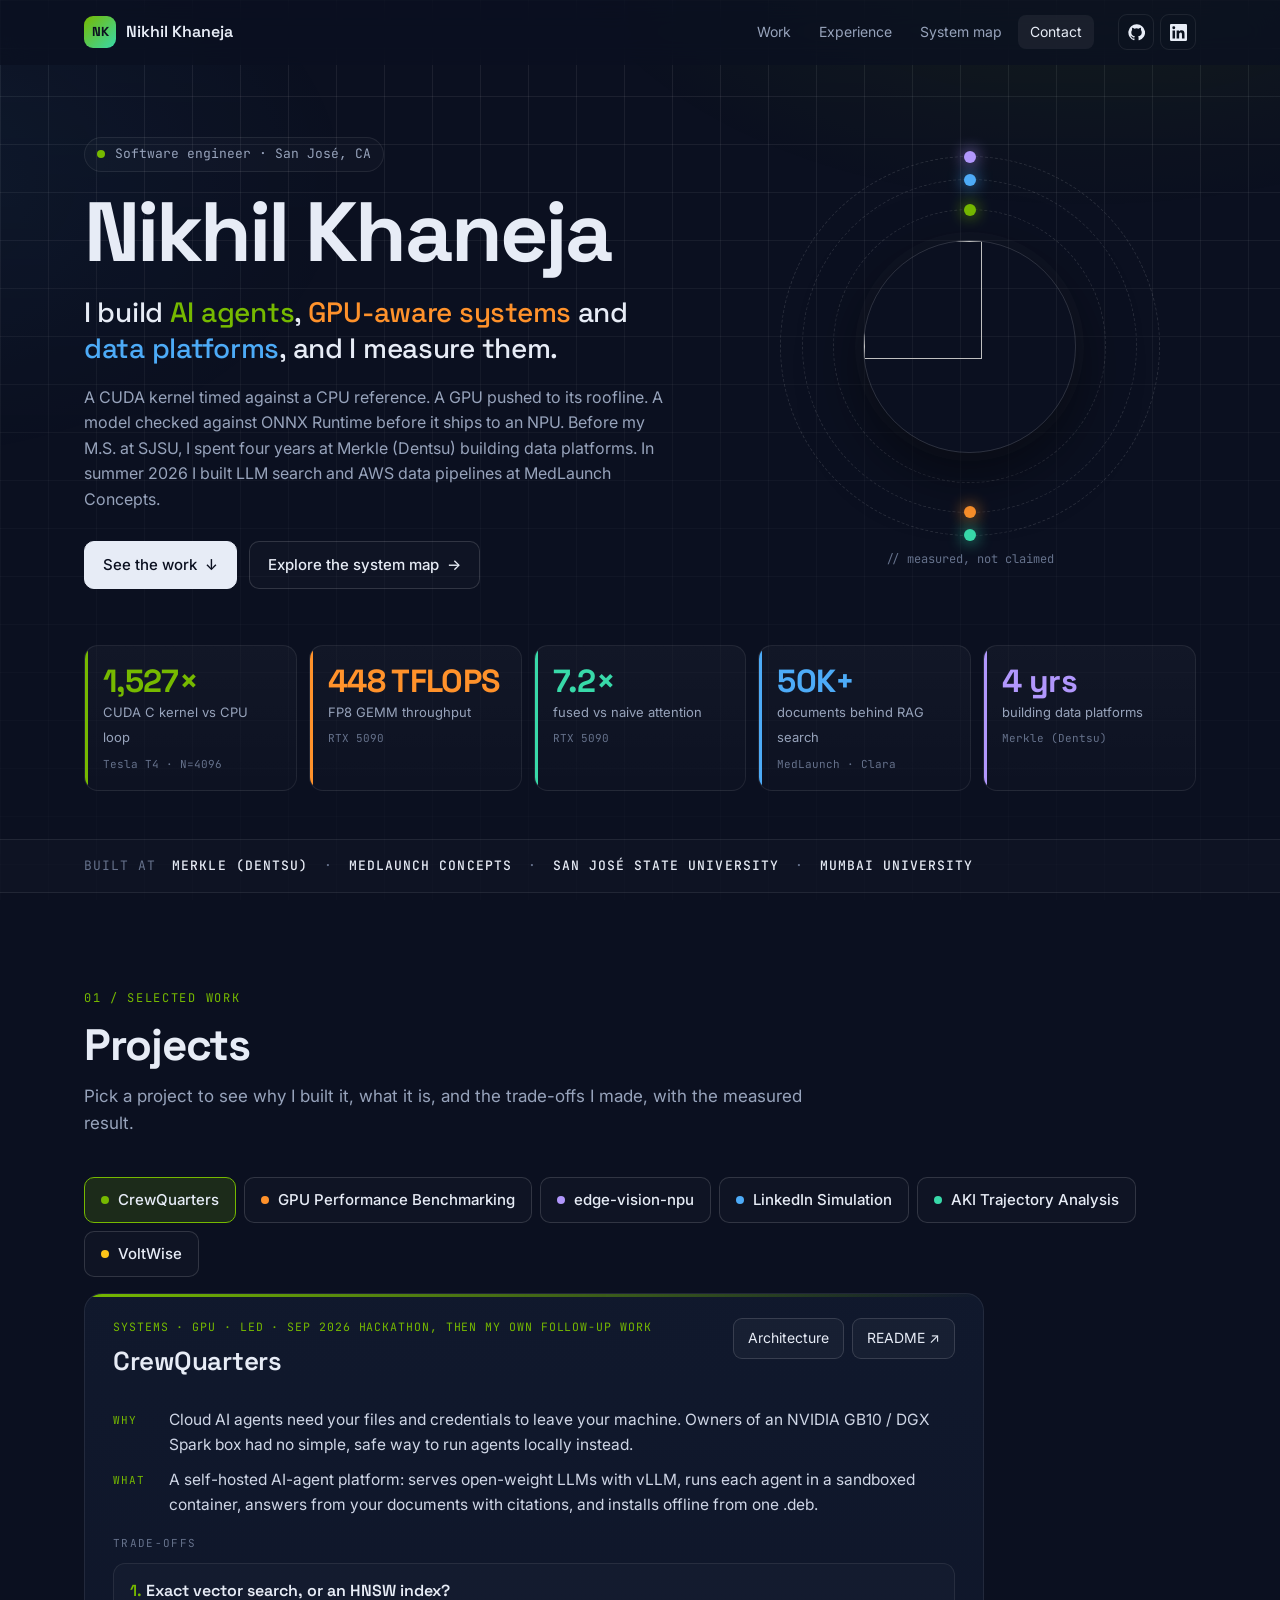
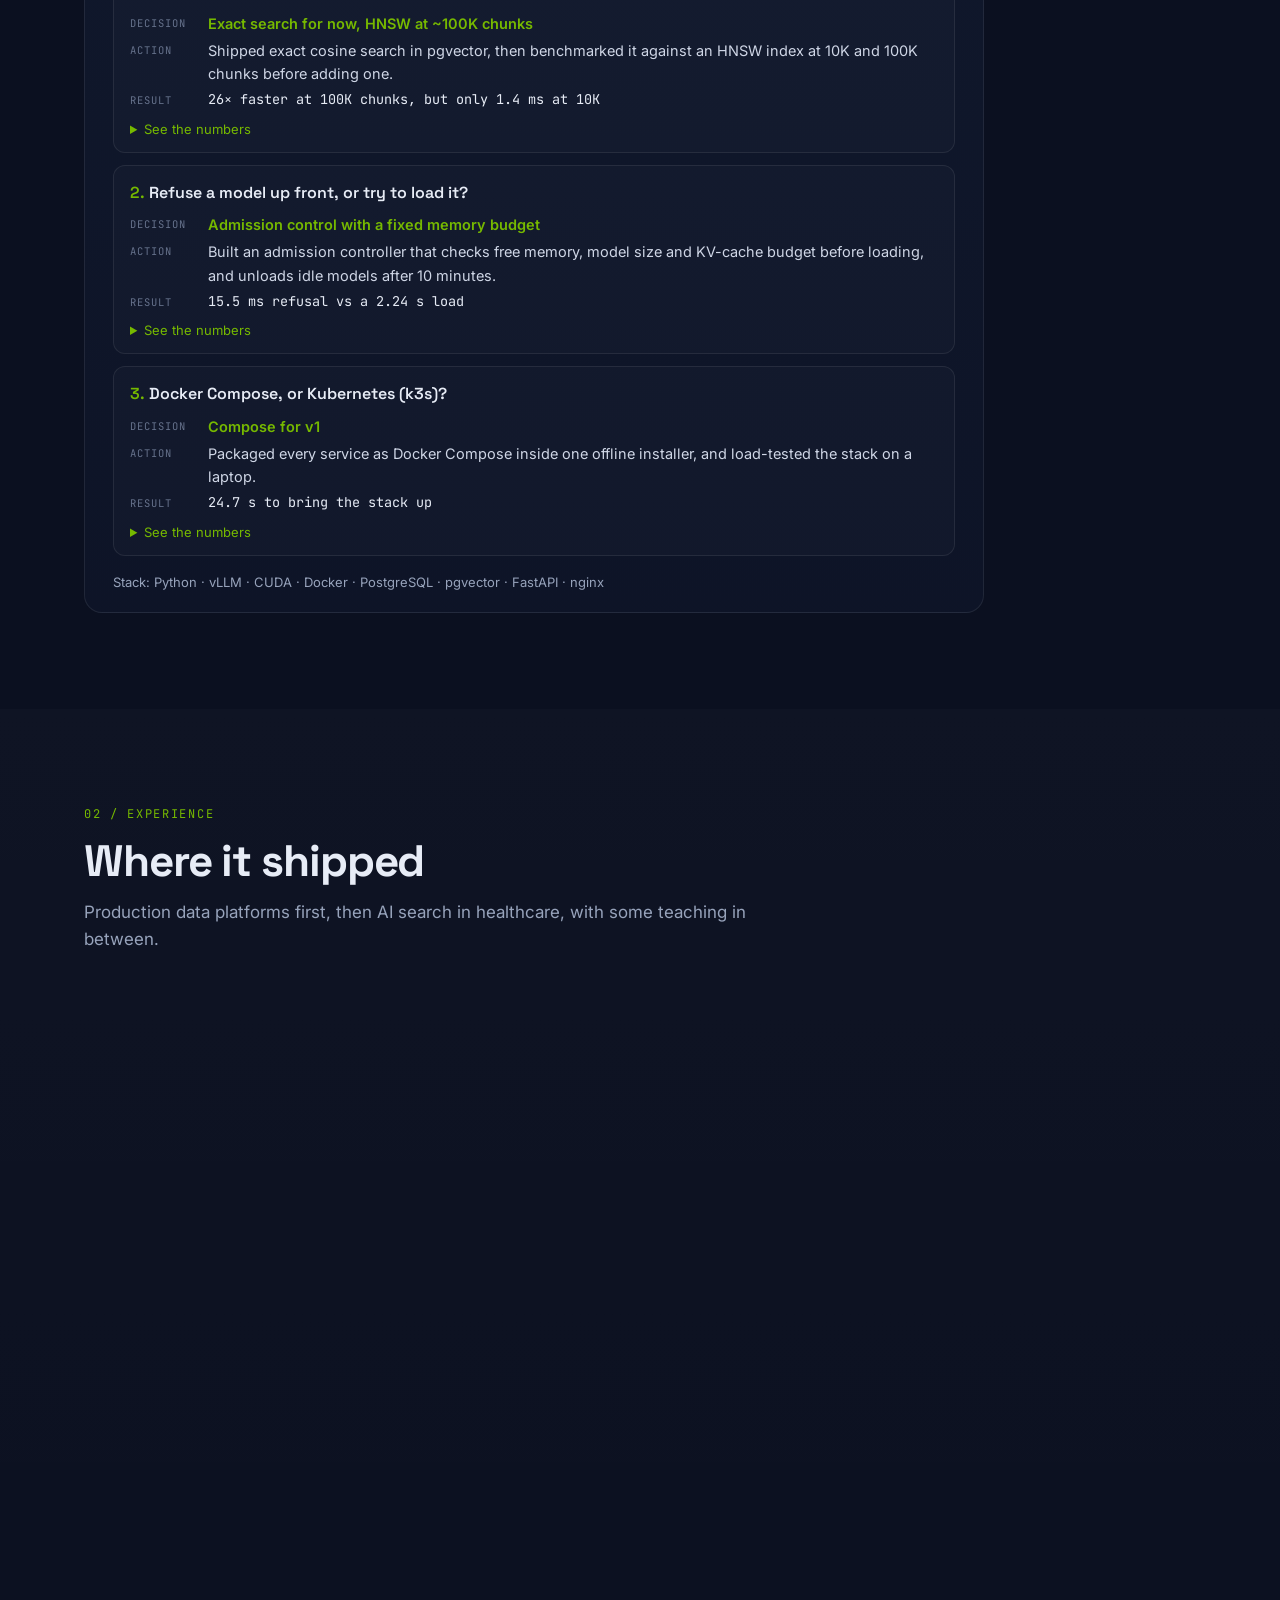
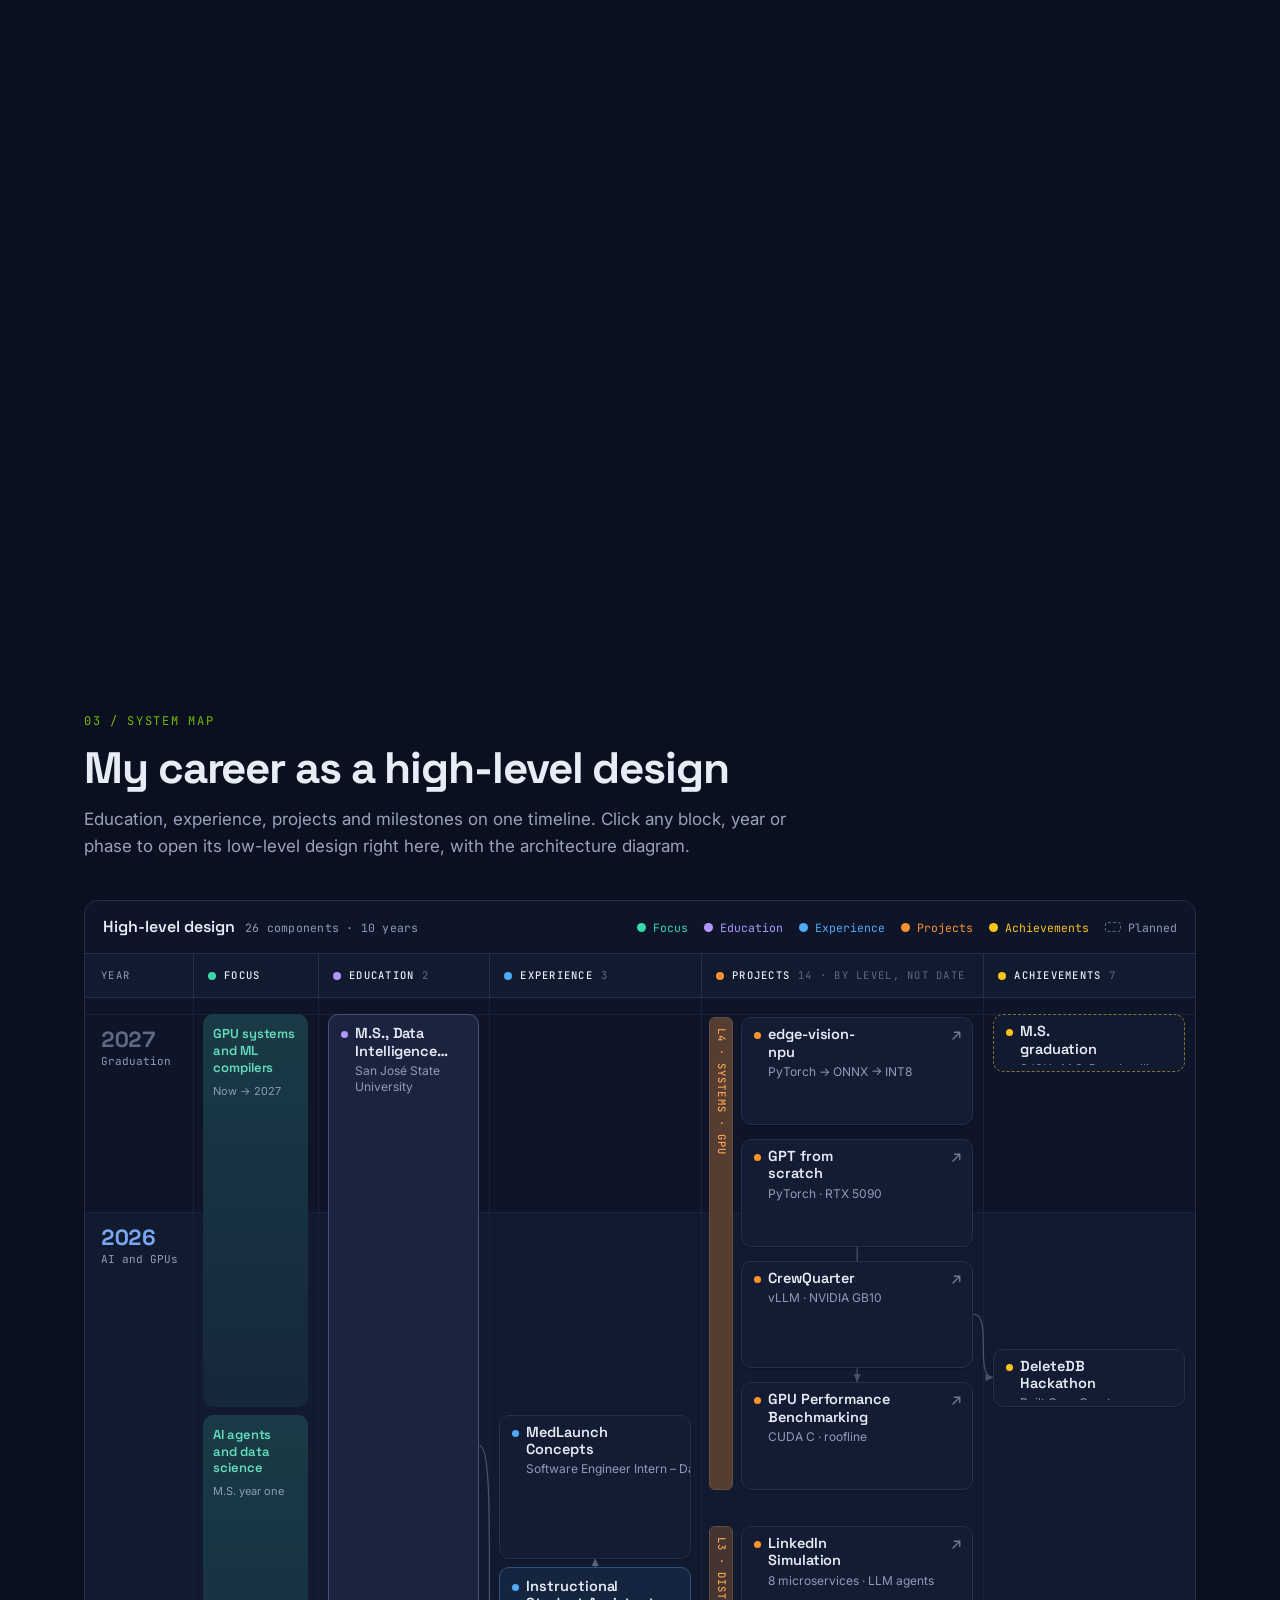
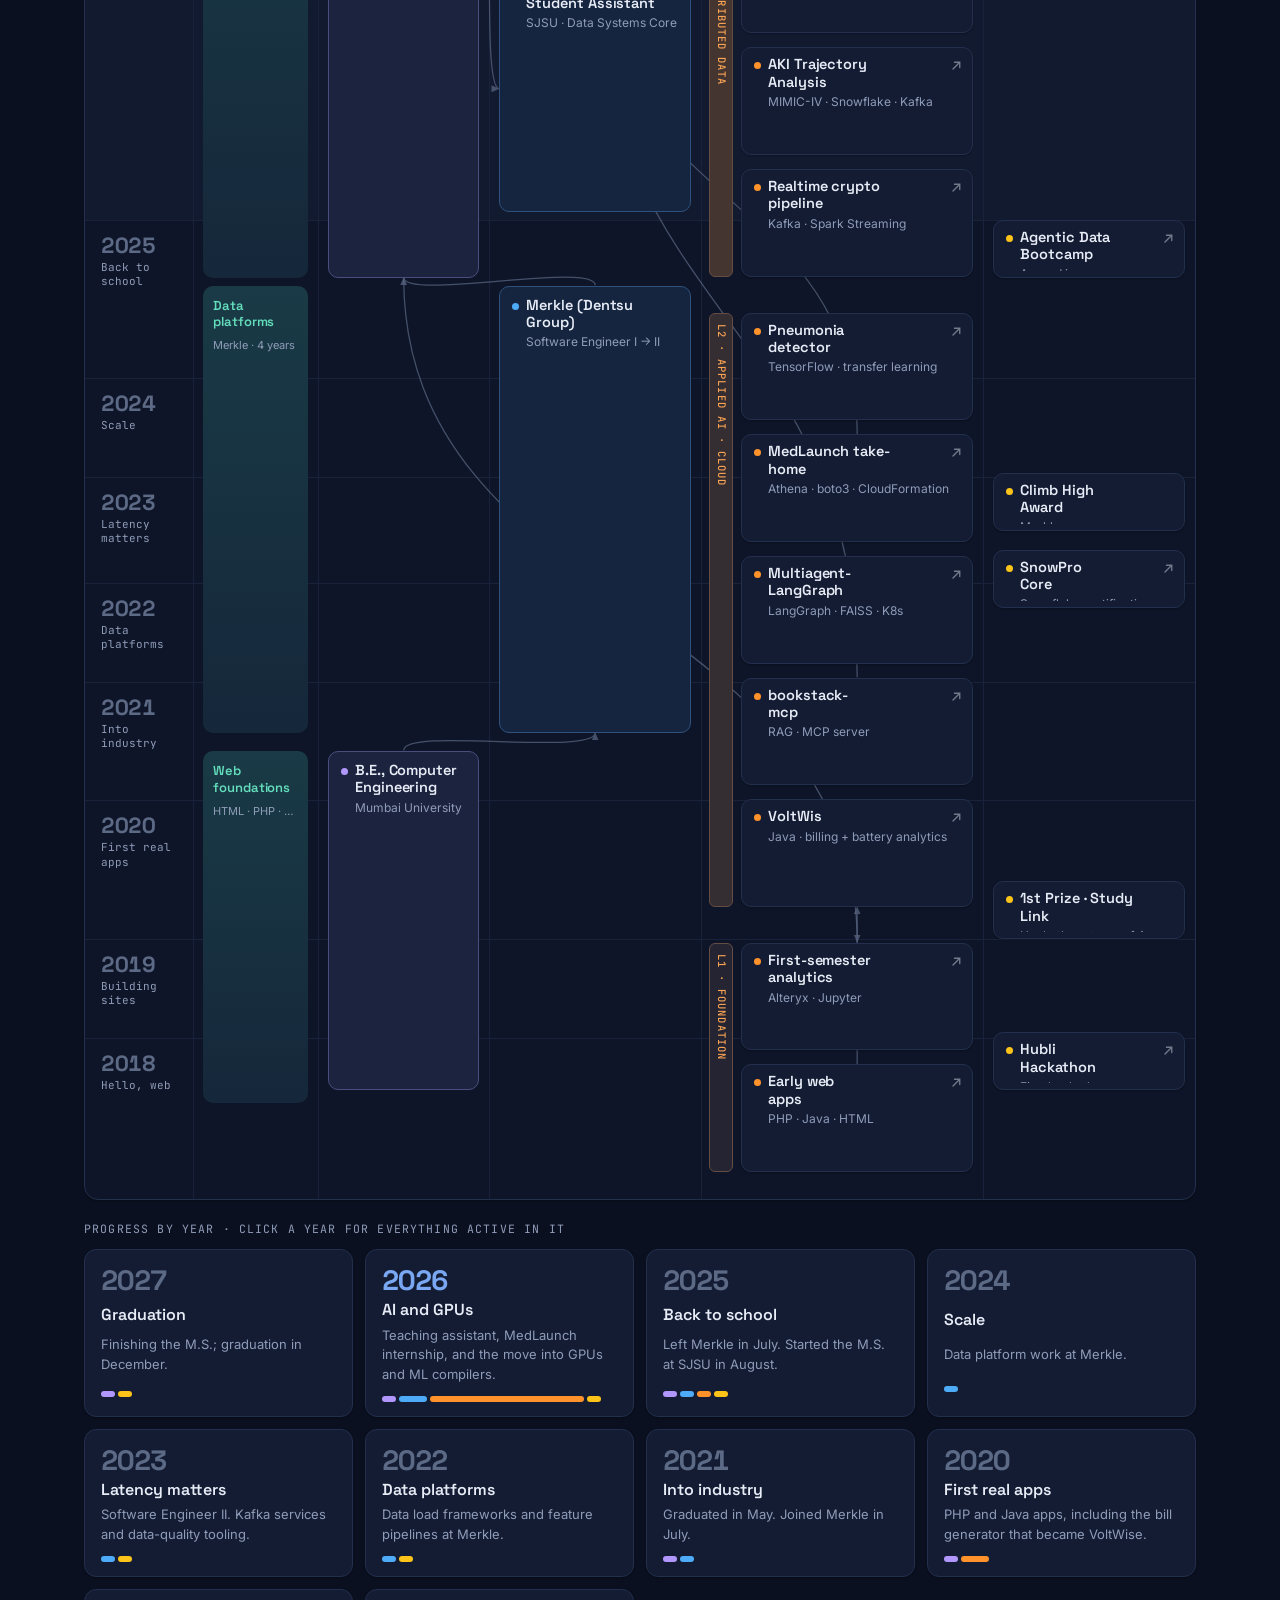
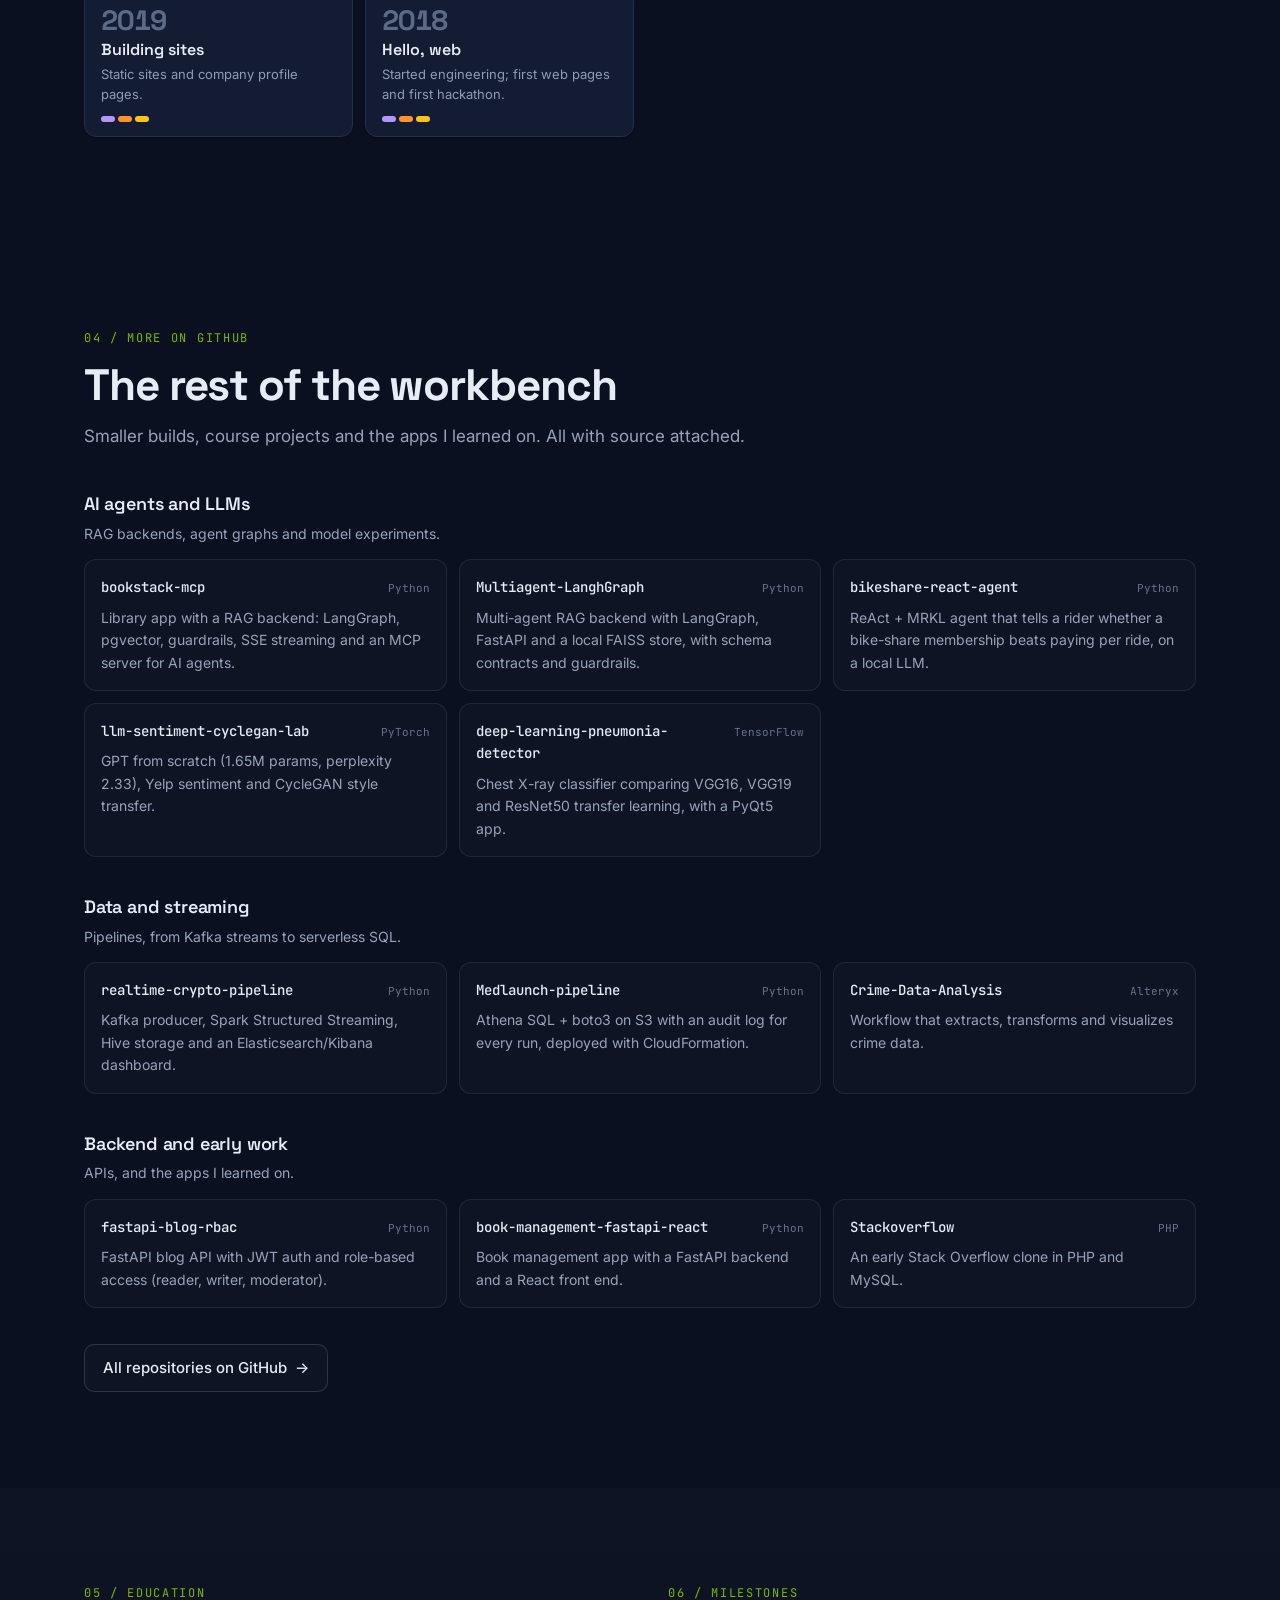
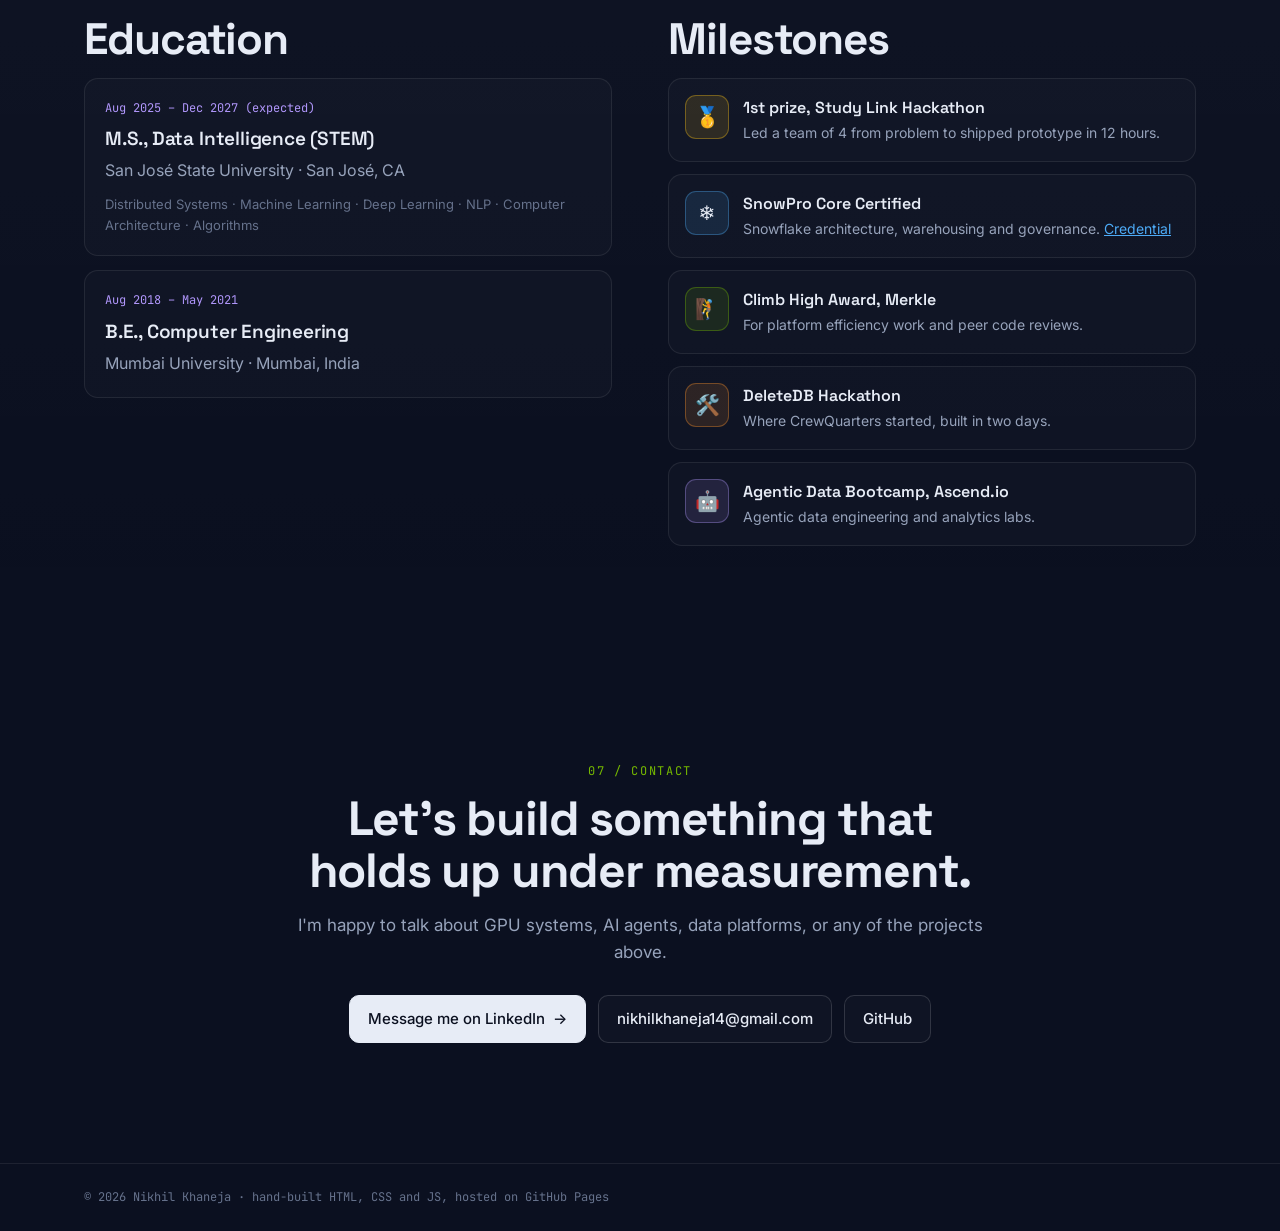
==== commit ac366fa3: "Contact: add email Co-Authored-By: Claude Opus 5.5 <noreply@anthropic.com> Claude-Session: https://c" ====
--- a/index.html
+++ b/index.html
@@ -184,6 +184,7 @@
     <p class="sec-sub">I'm happy to talk about GPU systems, AI agents, data platforms, or any of the projects above.</p>
     <div class="cta">
       <a class="btn primary" href="https://linkedin.com/in/khanejan" target="_blank" rel="noopener">Message me on LinkedIn <span aria-hidden="true">→</span></a>
+      <a class="btn" href="mailto:nikhilkhaneja14@gmail.com">nikhilkhaneja14@gmail.com</a>
       <a class="btn" href="https://github.com/Nikhil-Khaneja" target="_blank" rel="noopener">GitHub</a>
     </div>
   </div>
